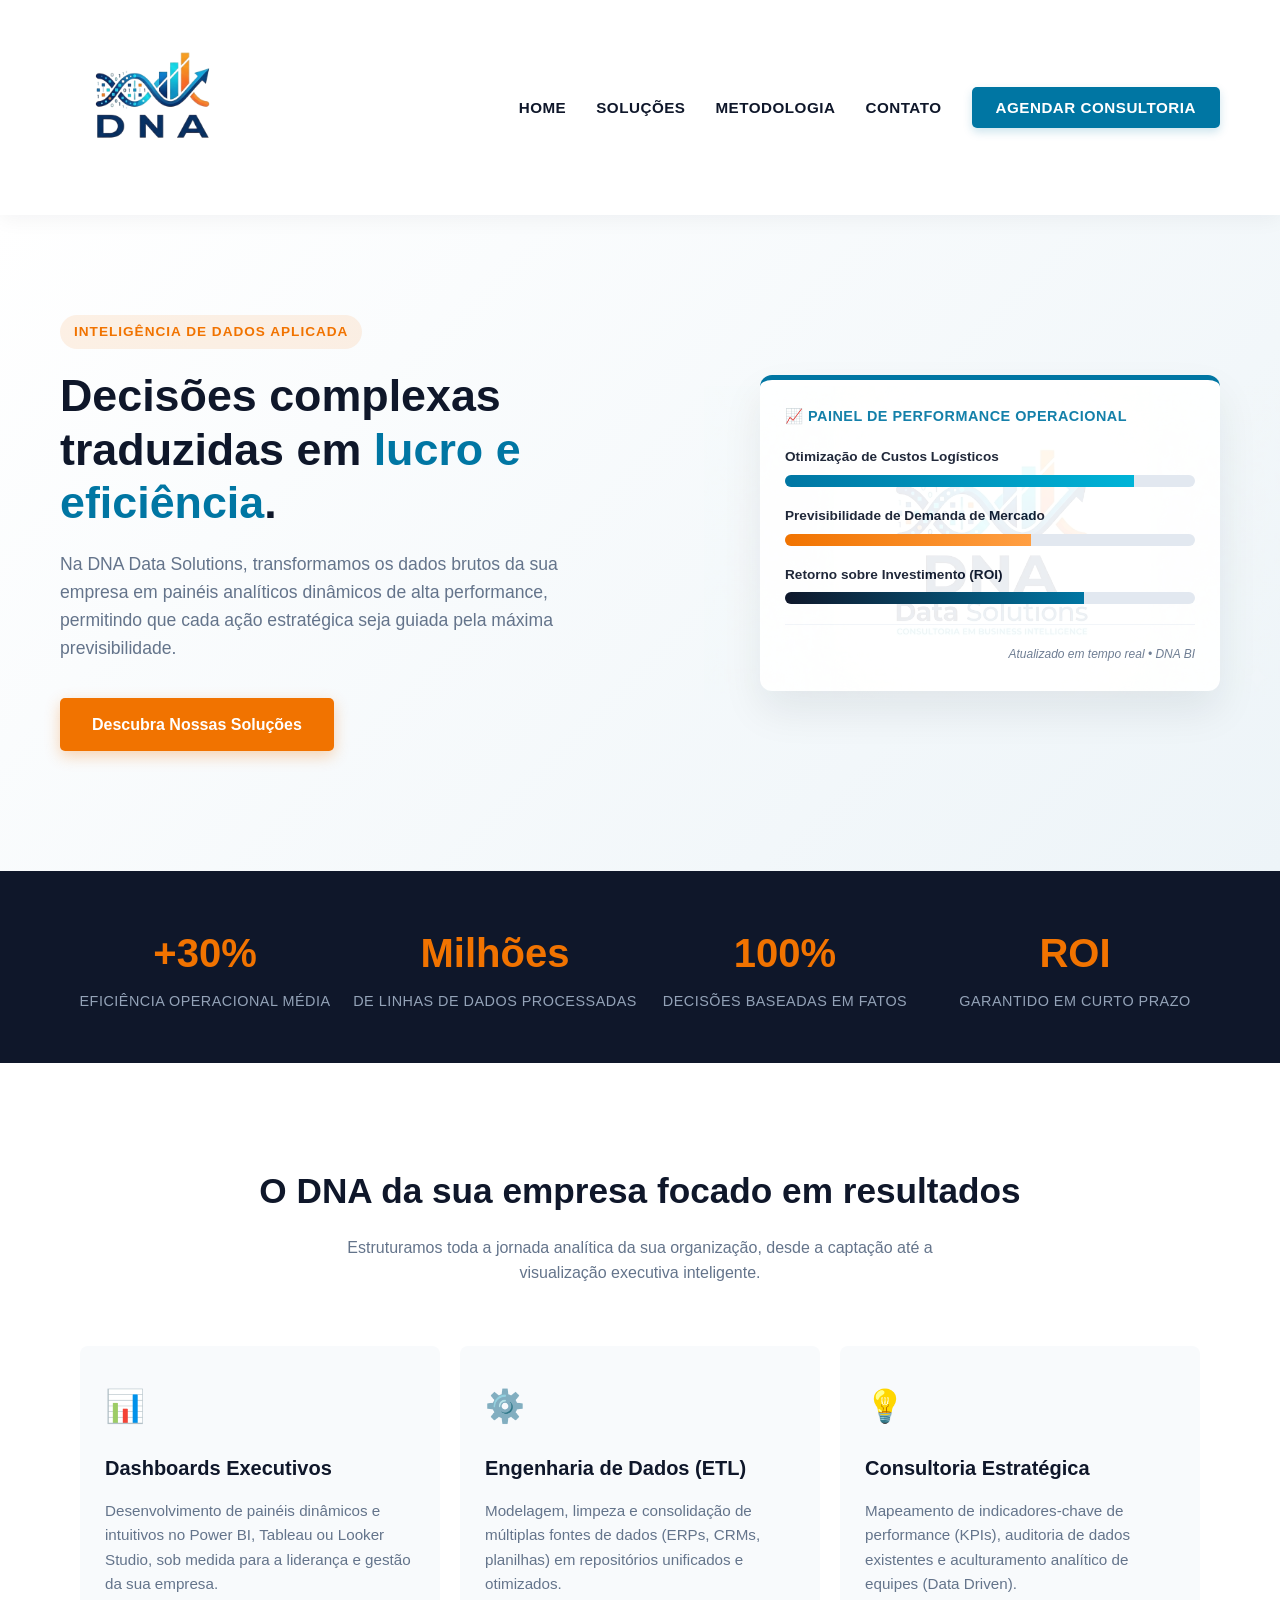
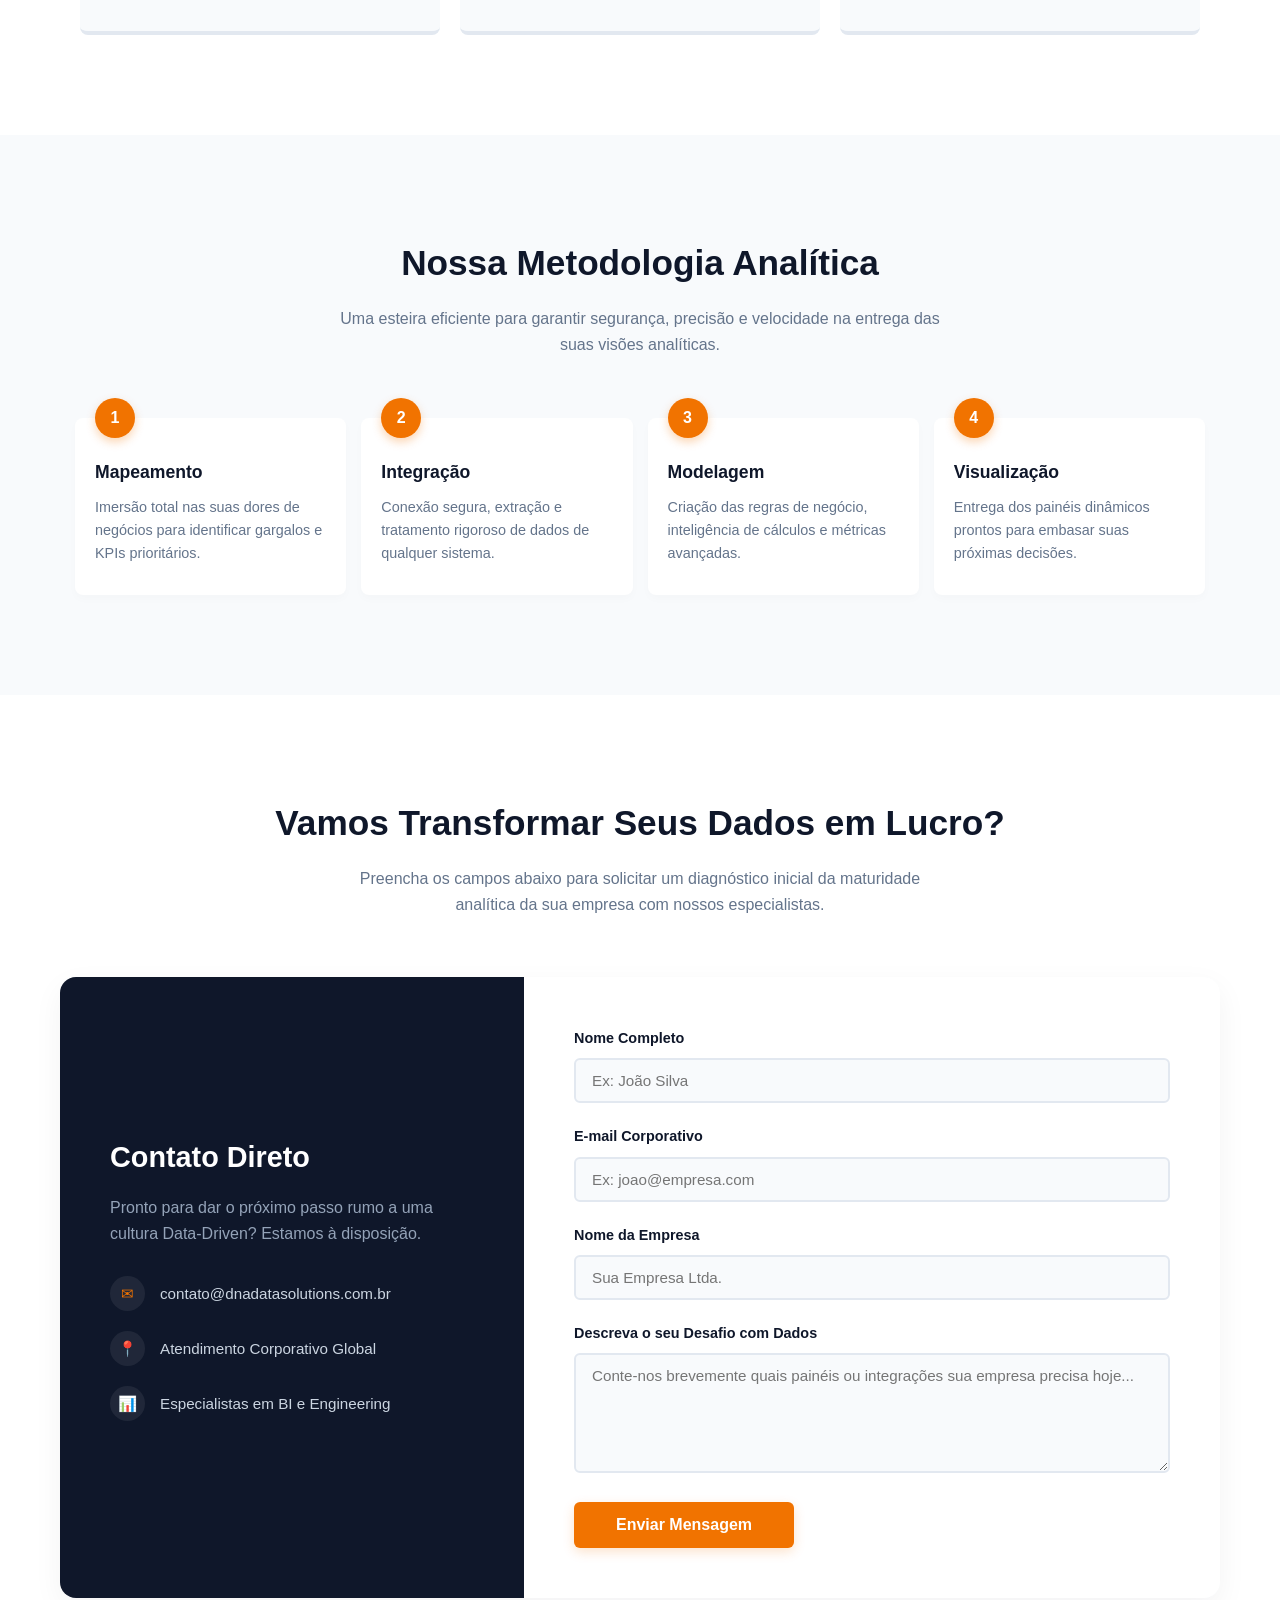
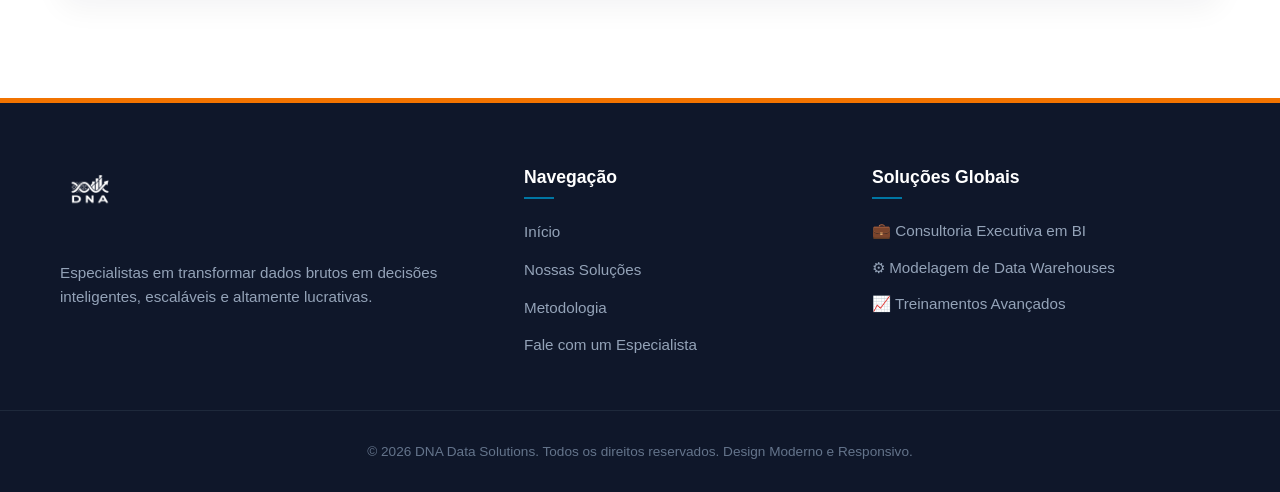
==== index.html @ 5eb02a44 "Estrutura alterada" ====
<!DOCTYPE html>
<html lang="pt-BR">
<head>
    <meta charset="UTF-8">
    <meta name="viewport" content="width=device-width, initial-scale=1.0">
    <title>DNA Data Solutions | Consultoria em Business Intelligence</title>
    <style>
        /* ==========================================================================
           RESET E CONFIGURAÇÕES GERAIS
           ========================================================================== */
        * {
            margin: 0;
            padding: 0;
            box-sizing: border-box;
            font-family: 'Segoe UI', Tahoma, Geneva, Verdana, sans-serif;
        }

        :root {
            --cor-primaria: #0f172a;    /* Azul Escuro Corporativo (Texto DNA) */
            --cor-secundaria: #0076a3;  /* Azul Intermediário (Gráfico/DNA) */
            --cor-acentuada: #f17300;   /* Laranja Vibrante (Seta de Crescimento) */
            --cor-fundo-claro: #f8fafc; /* Cinza Fundo Suave */
            --cor-texto-mutado: #64748b;/* Texto secundário */
            --transicao: all 0.3s cubic-bezier(0.25, 0.8, 0.25, 1);
        }

        html {
            scroll-behavior: smooth;
        }

        body {
            background-color: var(--cor-fundo-claro);
            color: var(--cor-primaria);
            overflow-x: hidden;
            line-height: 1.6;
        }

        .container {
            max-width: 1200px;
            margin: 0 auto;
            padding: 0 20px;
        }

        /* ==========================================================================
           HEADER & NAVBAR (Logo em Destaque Ampliado)
           ========================================================================== */
        .navbar {
            display: block;
            background-color: #ffffff;
            box-shadow: 0 4px 20px rgba(15, 23, 42, 0.05);
            position: sticky;
            top: 0;
            z-index: 1000;
            padding: 15px 0; /* Aumentado para dar mais respiro à logo maior */
        }

        .navbar-container {
            display: table;
            width: 100%;
        }

        .brand-logo-wrapper {
            display: table-cell;
            vertical-align: middle;
            width: 200px; /* Expandido para acomodar a logo maior */
        }

        .brand-logo-wrapper img {
            height: 185px; /* LOGO MAIOR: Aumentado de 60px para 85px para dar grande destaque visual */
            width: auto;
            display: block;
            cursor: pointer;
            transition: var(--transicao);
        }

        /* Efeito sutil de iluminação na logo ao passar o mouse */
        .brand-logo-wrapper img:hover {
            transform: scale(1.02);
            filter: drop-shadow(0 4px 12px rgba(0, 118, 163, 0.15));
        }

        .nav-menu-wrapper {
            display: table-cell;
            vertical-align: middle;
            text-align: right;
        }

        .nav-links {
            display: inline-flex;
            list-style: none;
            gap: 30px;
            align-items: center;
        }

        .nav-links a {
            text-decoration: none; /* Sem sublinhado */
            color: var(--cor-primaria);
            font-weight: 600;
            font-size: 0.95rem;
            text-transform: uppercase;
            letter-spacing: 0.5px;
            transition: var(--transicao);
            position: relative;
            padding: 5px 0;
        }

        .nav-links a::after {
            content: '';
            position: absolute;
            bottom: 0;
            left: 0;
            width: 0;
            height: 2px;
            background-color: var(--cor-acentuada);
            transition: var(--transicao);
        }

        .nav-links a:hover {
            color: var(--cor-acentuada);
        }

        .nav-links a:hover::after {
            width: 100%;
        }

        .nav-links .btn-cta-nav {
            background-color: var(--cor-secundaria);
            color: #ffffff;
            padding: 12px 24px;
            border-radius: 5px;
            box-shadow: 0 4px 10px rgba(0, 118, 163, 0.2);
        }

        .nav-links .btn-cta-nav::after {
            display: none;
        }

        .nav-links .btn-cta-nav:hover {
            background-color: var(--cor-primaria);
            color: #ffffff;
            transform: translateY(-2px);
            box-shadow: 0 6px 14px rgba(15, 23, 42, 0.2);
        }

        /* ==========================================================================
           HERO SECTION
           ========================================================================== */
        .hero {
            background: linear-gradient(135deg, #ffffff 0%, #edf4f8 100%);
            padding: 100px 0 120px 0;
            position: relative;
        }

        .hero::before {
            content: '';
            position: absolute;
            top: 0;
            right: 0;
            width: 45%;
            height: 100%;
            background: url('logo.jpg') no-repeat center right;
            background-size: contain;
            opacity: 0.08;
            pointer-events: none;
        }

        .hero-layout {
            display: table;
            width: 100%;
        }

        .hero-text {
            display: table-cell;
            vertical-align: middle;
            width: 55%;
            padding-right: 40px;
        }

        .hero-visual {
            display: table-cell;
            vertical-align: middle;
            width: 45%;
            text-align: right;
        }

        .mockup-dashboard {
            background-color: #ffffff;
            border-radius: 12px;
            box-shadow: 0 20px 40px rgba(15, 23, 42, 0.08);
            padding: 25px;
            display: inline-block;
            width: 100%;
            max-width: 460px;
            text-align: left;
            border-top: 5px solid var(--cor-secundaria);
        }

        .hero-tag {
            background-color: rgba(241, 115, 0, 0.1);
            color: var(--cor-acentuada);
            padding: 6px 14px;
            border-radius: 20px;
            font-size: 0.85rem;
            font-weight: 700;
            text-transform: uppercase;
            letter-spacing: 1px;
            display: inline-block;
            margin-bottom: 20px;
        }

        .hero h1 {
            font-size: 2.8rem;
            line-height: 1.2;
            color: var(--cor-primaria);
            margin-bottom: 20px;
        }

        .hero h1 span {
            color: var(--cor-secundaria);
        }

        .hero p {
            font-size: 1.1rem;
            color: var(--cor-texto-mutado);
            margin-bottom: 35px;
            max-width: 540px;
        }

        .btn-principal {
            display: inline-block;
            background-color: var(--cor-acentuada);
            color: #ffffff;
            text-decoration: none;
            padding: 14px 32px;
            border-radius: 5px;
            font-weight: 600;
            box-shadow: 0 5px 15px rgba(241, 115, 0, 0.3);
            transition: var(--transicao);
        }

        .btn-principal:hover {
            transform: translateY(-3px);
            box-shadow: 0 8px 22px rgba(241, 115, 0, 0.4);
            background-color: #d66600;
        }

        .dash-row {
            display: block;
            margin-bottom: 15px;
        }
        .dash-bar {
            height: 12px;
            background-color: #e2e8f0;
            border-radius: 6px;
            margin-top: 6px;
            position: relative;
            overflow: hidden;
        }
        .dash-fill-1 { width: 85%; background: linear-gradient(90deg, var(--cor-secundaria), #00b4d8); height: 100%; }
        .dash-fill-2 { width: 60%; background: linear-gradient(90deg, var(--cor-acentuada), #ff9f43); height: 100%; }
        .dash-fill-3 { width: 73%; background: linear-gradient(90deg, var(--cor-primaria), var(--cor-secundaria)); height: 100%; }

        /* ==========================================================================
           MÉTRICAS / NÚMEROS
           ========================================================================== */
        .metricas {
            background-color: var(--cor-primaria);
            color: #ffffff;
            padding: 50px 0;
            text-align: center;
        }

        .metricas-grid {
            display: table;
            width: 100%;
        }

        .metrica-item {
            display: table-cell;
            width: 25%;
        }

        .metrica-numero {
            font-size: 2.5rem;
            font-weight: 700;
            color: var(--cor-acentuada);
            margin-bottom: 5px;
        }

        .metrica-rotulo {
            font-size: 0.9rem;
            color: #94a3b8;
            text-transform: uppercase;
            letter-spacing: 0.5px;
        }

        /* ==========================================================================
           PILARES DE SERVIÇOS
           ========================================================================== */
        .servicos {
            padding: 100px 0;
            background-color: #ffffff;
        }

        .secao-titulo {
            text-align: center;
            margin-bottom: 60px;
        }

        .secao-titulo h2 {
            font-size: 2.2rem;
            color: var(--cor-primaria);
            margin-bottom: 15px;
        }

        .secao-titulo p {
            color: var(--cor-texto-mutado);
            font-size: 1rem;
            max-width: 600px;
            margin: 0 auto;
        }

        .servicos-row {
            display: table;
            width: 100%;
            table-layout: fixed;
            border-spacing: 20px 0;
        }

        .servico-card {
            display: table-cell;
            background-color: var(--cor-fundo-claro);
            padding: 35px 25px;
            border-radius: 8px;
            border-bottom: 4px solid #e2e8f0;
            transition: var(--transicao);
            vertical-align: top;
        }

        .servico-card:hover {
            transform: translateY(-10px);
            border-bottom-color: var(--cor-secundaria);
            box-shadow: 0 15px 30px rgba(15, 23, 42, 0.05);
            background-color: #ffffff;
        }

        .servico-icon {
            font-size: 2rem;
            margin-bottom: 20px;
            color: var(--cor-secundaria);
            display: inline-block;
        }

        .servico-card h3 {
            font-size: 1.25rem;
            margin-bottom: 15px;
            color: var(--cor-primaria);
        }

        .servico-card p {
            font-size: 0.95rem;
            color: var(--cor-texto-mutado);
        }

        /* ==========================================================================
           PROCESSO METODOLÓGICO
           ========================================================================== */
        .processo {
            padding: 100px 0;
            background-color: var(--cor-fundo-claro);
        }

        .processo-linha {
            display: table;
            width: 100%;
            table-layout: fixed;
            border-spacing: 15px 0;
        }

        .passo-item {
            display: table-cell;
            position: relative;
            background: #ffffff;
            padding: 30px 20px;
            border-radius: 8px;
            box-shadow: 0 4px 10px rgba(0,0,0,0.02);
        }

        .passo-numero {
            position: absolute;
            top: -20px;
            left: 20px;
            background-color: var(--cor-acentuada);
            color: #ffffff;
            width: 40px;
            height: 40px;
            border-radius: 50%;
            font-weight: 700;
            text-align: center;
            line-height: 40px;
            box-shadow: 0 4px 10px rgba(241, 115, 0, 0.3);
        }

        .passo-item h4 {
            margin-top: 10px;
            margin-bottom: 10px;
            font-size: 1.1rem;
        }

        .passo-item p {
            font-size: 0.9rem;
            color: var(--cor-texto-mutado);
        }

        /* ==========================================================================
           NOVA SEÇÃO: FORMULÁRIO DE CONTATO (Visual Corporativo de Alta Performance)
           ========================================================================== */
        .contato-secao {
            padding: 100px 0;
            background-color: #ffffff;
        }

        .contato-wrapper {
            display: table;
            width: 100%;
            background-color: var(--cor-fundo-claro);
            border-radius: 16px;
            overflow: hidden;
            box-shadow: 0 10px 30px rgba(15, 23, 42, 0.05);
        }

        .contato-info-box {
            display: table-cell;
            width: 40%;
            background-color: var(--cor-primaria);
            color: #ffffff;
            padding: 50px;
            vertical-align: middle;
        }

        .contato-info-box h3 {
            font-size: 1.8rem;
            margin-bottom: 15px;
            color: #ffffff;
        }

        .contato-info-box p {
            color: #94a3b8;
            margin-bottom: 30px;
            font-size: 1rem;
        }

        .lista-detalhes {
            list-style: none;
        }

        .lista-detalhes li {
            margin-bottom: 20px;
            display: flex;
            align-items: center;
            gap: 15px;
            font-size: 0.95rem;
            color: #cbd5e1;
        }

        .lista-detalhes .icon-circulo {
            background-color: rgba(255,255,255,0.07);
            width: 35px;
            height: 35px;
            border-radius: 50%;
            text-align: center;
            line-height: 35px;
            color: var(--cor-acentuada);
        }

        .contato-form-box {
            display: table-cell;
            width: 60%;
            padding: 50px;
            vertical-align: top;
            background-color: #ffffff;
        }

        /* Elementos estruturais do formulário */
        .form-grupo {
            margin-bottom: 22px;
        }

        .form-grupo label {
            display: block;
            font-size: 0.9rem;
            font-weight: 600;
            margin-bottom: 8px;
            color: var(--cor-primaria);
        }

        .form-controle {
            width: 100%;
            padding: 12px 16px;
            border: 2px solid #e2e8f0;
            border-radius: 6px;
            font-size: 0.95rem;
            color: var(--cor-primaria);
            background-color: #f8fafc;
            transition: var(--transicao);
            outline: none;
        }

        .form-controle:focus {
            border-color: var(--cor-secundaria);
            background-color: #ffffff;
            box-shadow: 0 0 0 4px rgba(0, 118, 163, 0.1);
        }

        textarea.form-controle {
            resize: vertical;
            min-height: 120px;
        }

        .btn-enviar {
            background-color: var(--cor-acentuada);
            color: #ffffff;
            border: none;
            padding: 14px 35px;
            font-size: 1rem;
            font-weight: 600;
            border-radius: 6px;
            cursor: pointer;
            box-shadow: 0 4px 12px rgba(241, 115, 0, 0.2);
            transition: var(--transicao);
            width: 100%; /* Ocupa largura total no mobile/tabelas */
            max-width: 220px;
        }

        .btn-enviar:hover {
            background-color: #d66600;
            transform: translateY(-2px);
            box-shadow: 0 6px 18px rgba(241, 115, 0, 0.3);
        }

        /* ==========================================================================
           FOOTER
           ========================================================================== */
        footer {
            background-color: var(--cor-primaria);
            color: #ffffff;
            padding: 60px 0 30px 0;
            border-top: 5px solid var(--cor-acentuada);
        }

        .footer-layout {
            display: table;
            width: 100%;
            margin-bottom: 40px;
        }

        .footer-col-main {
            display: table-cell;
            width: 40%;
            vertical-align: top;
            padding-right: 40px;
        }

        .footer-col-links {
            display: table-cell;
            width: 30%;
            vertical-align: top;
        }

        .footer-col-contato {
            display: table-cell;
            width: 30%;
            vertical-align: top;
        }

        .footer-logo {
            height: 60px; /* Aumentado também no rodapé para manter padrão */
            margin-bottom: 20px;
            filter: brightness(0) invert(1);
        }

        .footer-layout h5 {
            font-size: 1.1rem;
            color: #ffffff;
            margin-bottom: 20px;
            position: relative;
            padding-bottom: 8px;
        }

        .footer-layout h5::after {
            content: '';
            position: absolute;
            bottom: 0;
            left: 0;
            width: 30px;
            height: 2px;
            background-color: var(--cor-secundaria);
        }

        .footer-menu {
            list-style: none;
        }

        .footer-menu li {
            margin-bottom: 12px;
        }

        .footer-menu a {
            color: #94a3b8;
            text-decoration: none;
            font-size: 0.95rem;
            transition: var(--transicao);
        }

        .footer-menu a:hover {
            color: var(--cor-acentuada);
            padding-left: 5px;
        }

        .contato-info p {
            color: #94a3b8;
            font-size: 0.95rem;
            margin-bottom: 12px;
        }

        .footer-bottom {
            border-top: 1px solid #1e293b;
            padding-top: 30px;
            text-align: center;
            font-size: 0.85rem;
            color: #64748b;
        }
    </style>
</head>
<body>

    <!-- ==========================================
         BARRA DE NAVEGAÇÃO (NAVBAR)
         ========================================== -->
    <header class="navbar">
        <div class="container navbar-container">
            <!-- Posição Estratégica: Canto Superior Esquerdo Amplo -->
            <div class="brand-logo-wrapper">
                <a href="#home">
                    <img src="logo.png" alt="DNA Data Solutions - Consultoria em Business Intelligence">
                </a>
            </div>
            
            <!-- Links de navegação sem sublinhado -->
            <nav class="nav-menu-wrapper">
                <ul class="nav-links">
                    <li><a href="#home">Home</a></li>
                    <li><a href="#servicos">Soluções</a></li>
                    <li><a href="#metodologia">Metodologia</a></li>
                    <li><a href="#contato">Contato</a></li>
                    <li><a href="#contato" class="btn-cta-nav">Agendar Consultoria</a></li>
                </ul>
            </nav>
        </div>
    </header>

    <!-- ==========================================
         HERO SECTION
         ========================================== -->
    <section id="home" class="hero">
        <div class="container hero-layout">
            <div class="hero-text">
                <div class="hero-tag">Inteligência de Dados Aplicada</div>
                <h1>Decisões complexas traduzidas em <span>lucro e eficiência</span>.</h1>
                <p>Na DNA Data Solutions, transformamos os dados brutos da sua empresa em painéis analíticos dinâmicos de alta performance, permitindo que cada ação estratégica seja guiada pela máxima previsibilidade.</p>
                <a href="#servicos" class="btn-principal">Descubra Nossas Soluções</a>
            </div>
            
            <div class="hero-visual">
                <div class="mockup-dashboard">
                    <p style="font-weight: 700; font-size: 0.9rem; margin-bottom: 15px; color: var(--cor-secundaria); text-transform:uppercase; letter-spacing:0.5px;">📈 Painel de Performance Operacional</p>
                    <div class="dash-row">
                        <span style="font-size:0.85rem; font-weight:600;">Otimização de Custos Logísticos</span>
                        <div class="dash-bar"><div class="dash-fill-1"></div></div>
                    </div>
                    <div class="dash-row">
                        <span style="font-size:0.85rem; font-weight:600;">Previsibilidade de Demanda de Mercado</span>
                        <div class="dash-bar"><div class="dash-fill-2"></div></div>
                    </div>
                    <div class="dash-row">
                        <span style="font-size:0.85rem; font-weight:600;">Retorno sobre Investimento (ROI)</span>
                        <div class="dash-bar"><div class="dash-fill-3"></div></div>
                    </div>
                    <div style="margin-top:20px; padding-top:15px; border-top:1px solid #f1f5f9; text-align:right;">
                        <span style="font-size:0.75rem; color:var(--cor-texto-mutado); font-style:italic;">Atualizado em tempo real • DNA BI</span>
                    </div>
                </div>
            </div>
        </div>
    </section>

    <!-- ==========================================
         SESSÃO DE MÉTRICAS
         ========================================== -->
    <section class="metricas">
        <div class="container metricas-grid">
            <div class="metrica-item">
                <div class="metrica-numero">+30%</div>
                <div class="metrica-rotulo">Eficiência Operacional Média</div>
            </div>
            <div class="metrica-item">
                <div class="metrica-numero">Milhões</div>
                <div class="metrica-rotulo">De Linhas de Dados Processadas</div>
            </div>
            <div class="metrica-item">
                <div class="metrica-numero">100%</div>
                <div class="metrica-rotulo">Decisões Baseadas em Fatos</div>
            </div>
            <div class="metrica-item">
                <div class="metrica-numero">ROI</div>
                <div class="metrica-rotulo">Garantido em Curto Prazo</div>
            </div>
        </div>
    </section>

    <!-- ==========================================
         SOLUÇÕES / SERVIÇOS
         ========================================== -->
    <section id="servicos" class="servicos">
        <div class="container">
            <div class="secao-titulo">
                <h2>O DNA da sua empresa focado em resultados</h2>
                <p>Estruturamos toda a jornada analítica da sua organização, desde a captação até a visualização executiva inteligente.</p>
            </div>
            
            <div class="servicos-row">
                <div class="servico-card">
                    <div class="servico-icon">📊</div>
                    <h3>Dashboards Executivos</h3>
                    <p>Desenvolvimento de painéis dinâmicos e intuitivos no Power BI, Tableau ou Looker Studio, sob medida para a liderança e gestão da sua empresa.</p>
                </div>
                <div class="servico-card">
                    <div class="servico-icon">⚙️</div>
                    <h3>Engenharia de Dados (ETL)</h3>
                    <p>Modelagem, limpeza e consolidação de múltiplas fontes de dados (ERPs, CRMs, planilhas) em repositórios unificados e otimizados.</p>
                </div>
                <div class="servico-card">
                    <div class="servico-icon">💡</div>
                    <h3>Consultoria Estratégica</h3>
                    <p>Mapeamento de indicadores-chave de performance (KPIs), auditoria de dados existentes e aculturamento analítico de equipes (Data Driven).</p>
                </div>
            </div>
        </div>
    </section>

    <!-- ==========================================
         METODOLOGIA DE TRABALHO
         ========================================== -->
    <section id="metodologia" class="processo">
        <div class="container">
            <div class="secao-titulo">
                <h2>Nossa Metodologia Analítica</h2>
                <p>Uma esteira eficiente para garantir segurança, precisão e velocidade na entrega das suas visões analíticas.</p>
            </div>
            
            <div class="processo-linha">
                <div class="passo-item">
                    <div class="passo-numero">1</div>
                    <h4>Mapeamento</h4>
                    <p>Imersão total nas suas dores de negócios para identificar gargalos e KPIs prioritários.</p>
                </div>
                <div class="passo-item">
                    <div class="passo-numero">2</div>
                    <h4>Integração</h4>
                    <p>Conexão segura, extração e tratamento rigoroso de dados de qualquer sistema.</p>
                </div>
                <div class="passo-item">
                    <div class="passo-numero">3</div>
                    <h4>Modelagem</h4>
                    <p>Criação das regras de negócio, inteligência de cálculos e métricas avançadas.</p>
                </div>
                <div class="passo-item">
                    <div class="passo-numero">4</div>
                    <h4>Visualização</h4>
                    <p>Entrega dos painéis dinâmicos prontos para embasar suas próximas decisões.</p>
                </div>
            </div>
        </div>
    </section>

    <!-- ==========================================
         NOVA SEÇÃO: FORMULÁRIO DE CONTATO (FINAL DA PÁGINA)
         ========================================== -->
    <section id="contato" class="contato-secao">
        <div class="container">
            <div class="secao-titulo">
                <h2>Vamos Transformar Seus Dados em Lucro?</h2>
                <p>Preencha os campos abaixo para solicitar um diagnóstico inicial da maturidade analítica da sua empresa com nossos especialistas.</p>
            </div>

            <div class="contato-wrapper">
                <!-- Coluna de informações institucionais rápida -->
                <div class="contato-info-box">
                    <h3>Contato Direto</h3>
                    <p>Pronto para dar o próximo passo rumo a uma cultura Data-Driven? Estamos à disposição.</p>
                    
                    <ul class="lista-detalhes">
                        <li><span class="icon-circulo">✉</span> contato@dnadatasolutions.com.br</li>
                        <li><span class="icon-circulo">📍</span> Atendimento Corporativo Global</li>
                        <li><span class="icon-circulo">📊</span> Especialistas em BI e Engineering</li>
                    </ul>
                </div>

                <!-- Coluna Prática com o Formulário -->
                <div class="contato-form-box">
                    <form action="#" method="POST">
                        <div class="form-grupo">
                            <label for="nome">Nome Completo</label>
                            <input type="text" id="nome" name="nome" class="form-controle" placeholder="Ex: João Silva" required>
                        </div>

                        <div class="form-grupo">
                            <label for="email">E-mail Corporativo</label>
                            <input type="email" id="email" name="email" class="form-controle" placeholder="Ex: joao@empresa.com" required>
                        </div>

                        <div class="form-grupo">
                            <label for="empresa">Nome da Empresa</label>
                            <input type="text" id="empresa" name="empresa" class="form-controle" placeholder="Sua Empresa Ltda.">
                        </div>

                        <div class="form-grupo">
                            <label for="mensagem">Descreva o seu Desafio com Dados</label>
                            <textarea id="mensagem" name="mensagem" class="form-controle" placeholder="Conte-nos brevemente quais painéis ou integrações sua empresa precisa hoje..." required></textarea>
                        </div>

                        <button type="submit" class="btn-enviar">Enviar Mensagem</button>
                    </form>
                </div>
            </div>
        </div>
    </section>

    <!-- ==========================================
         RODAPÉ (FOOTER)
         ========================================== -->
    <footer>
        <div class="container footer-layout">
            <div class="footer-col-main">
                <img src="logo.png" alt="DNA Data Solutions" class="footer-logo">
                <p style="color: #94a3b8; font-size: 0.95rem; margin-top: 10px;">Especialistas em transformar dados brutos em decisões inteligentes, escaláveis e altamente lucrativas.</p>
            </div>
            <div class="footer-col-links">
                <h5>Navegação</h5>
                <ul class="footer-menu">
                    <li><a href="#home">Início</a></li>
                    <li><a href="#servicos">Nossas Soluções</a></li>
                    <li><a href="#metodologia">Metodologia</a></li>
                    <li><a href="#contato">Fale com um Especialista</a></li>
                </ul>
            </div>
            <div class="footer-col-contato">
                <h5>Soluções Globais</h5>
                <div class="contato-info">
                    <p>💼 Consultoria Executiva em BI</p>
                    <p>⚙ Modelagem de Data Warehouses</p>
                    <p>📈 Treinamentos Avançados</p>
                </div>
            </div>
        </div>
        <div class="footer-bottom">
            <div class="container">
                <p>&copy; 2026 DNA Data Solutions. Todos os direitos reservados. Design Moderno e Responsivo.</p>
            </div>
        </div>
    </footer>

</body>
</html>
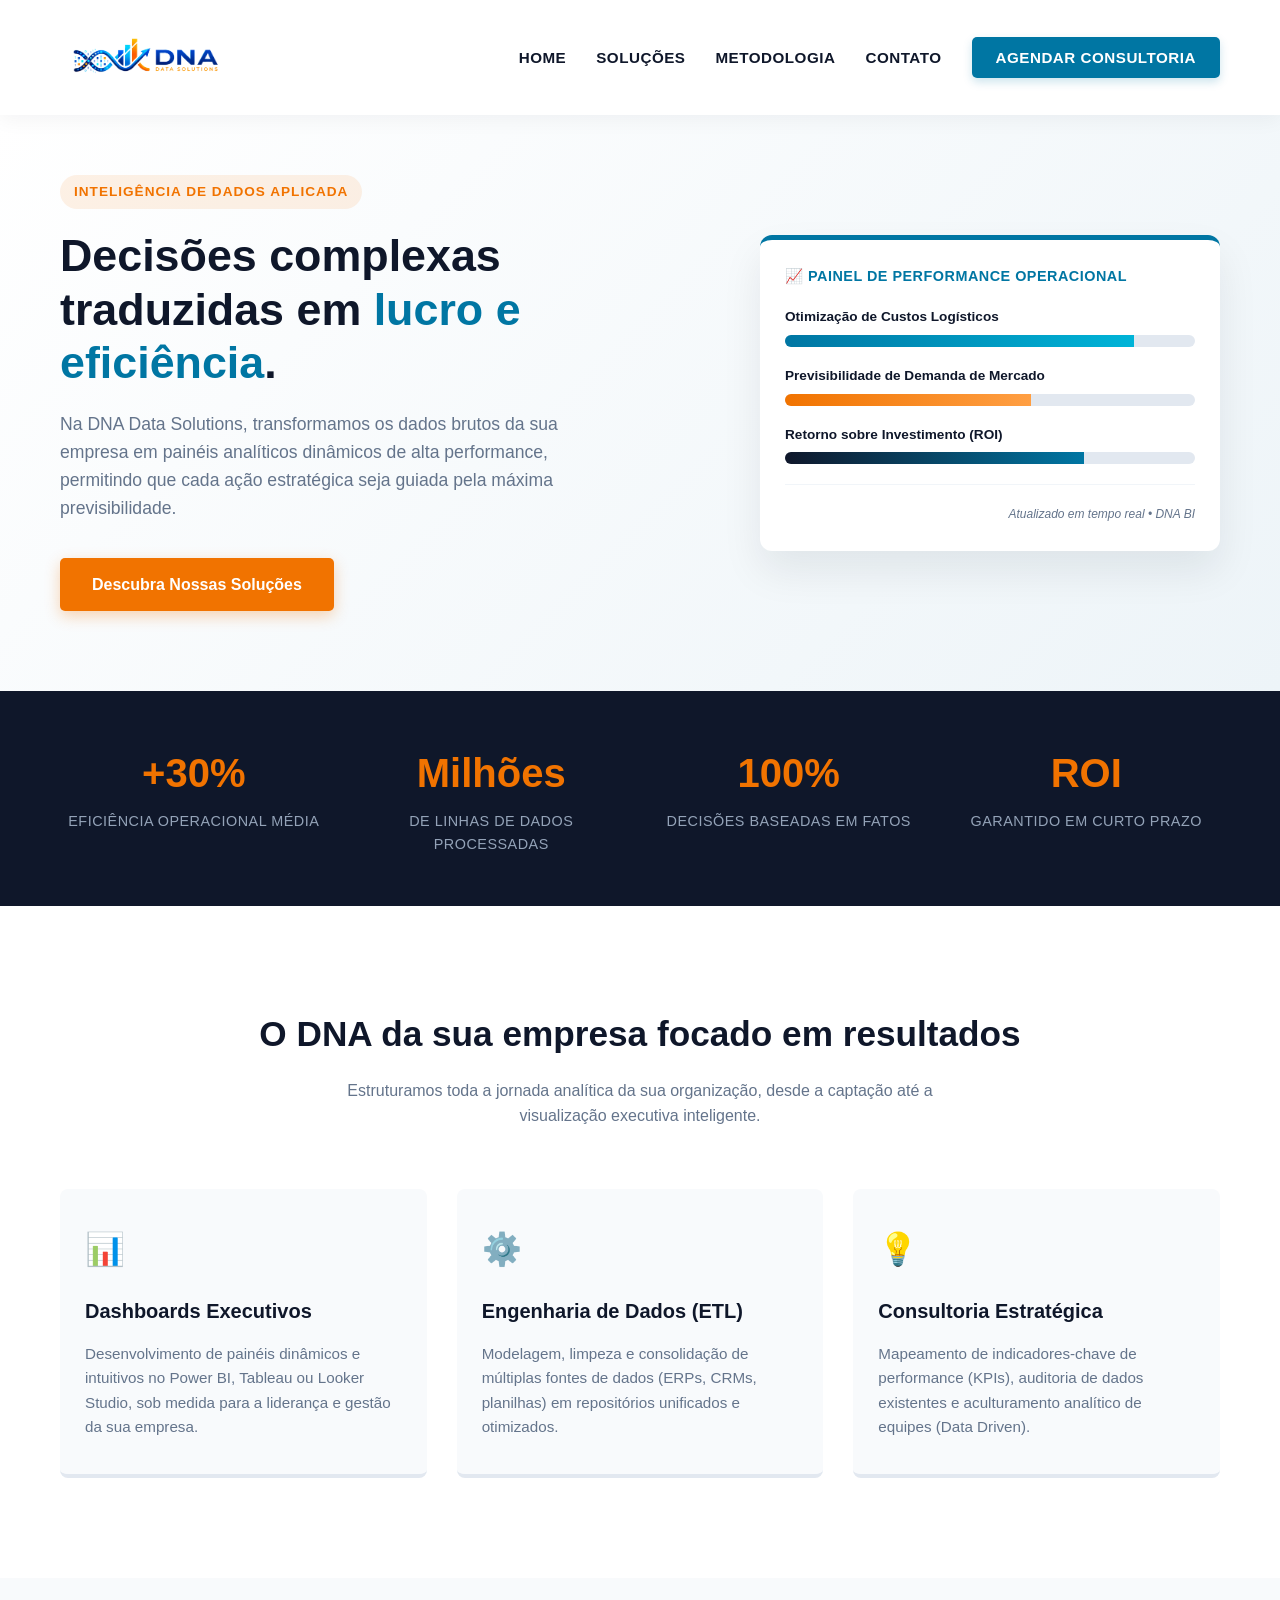
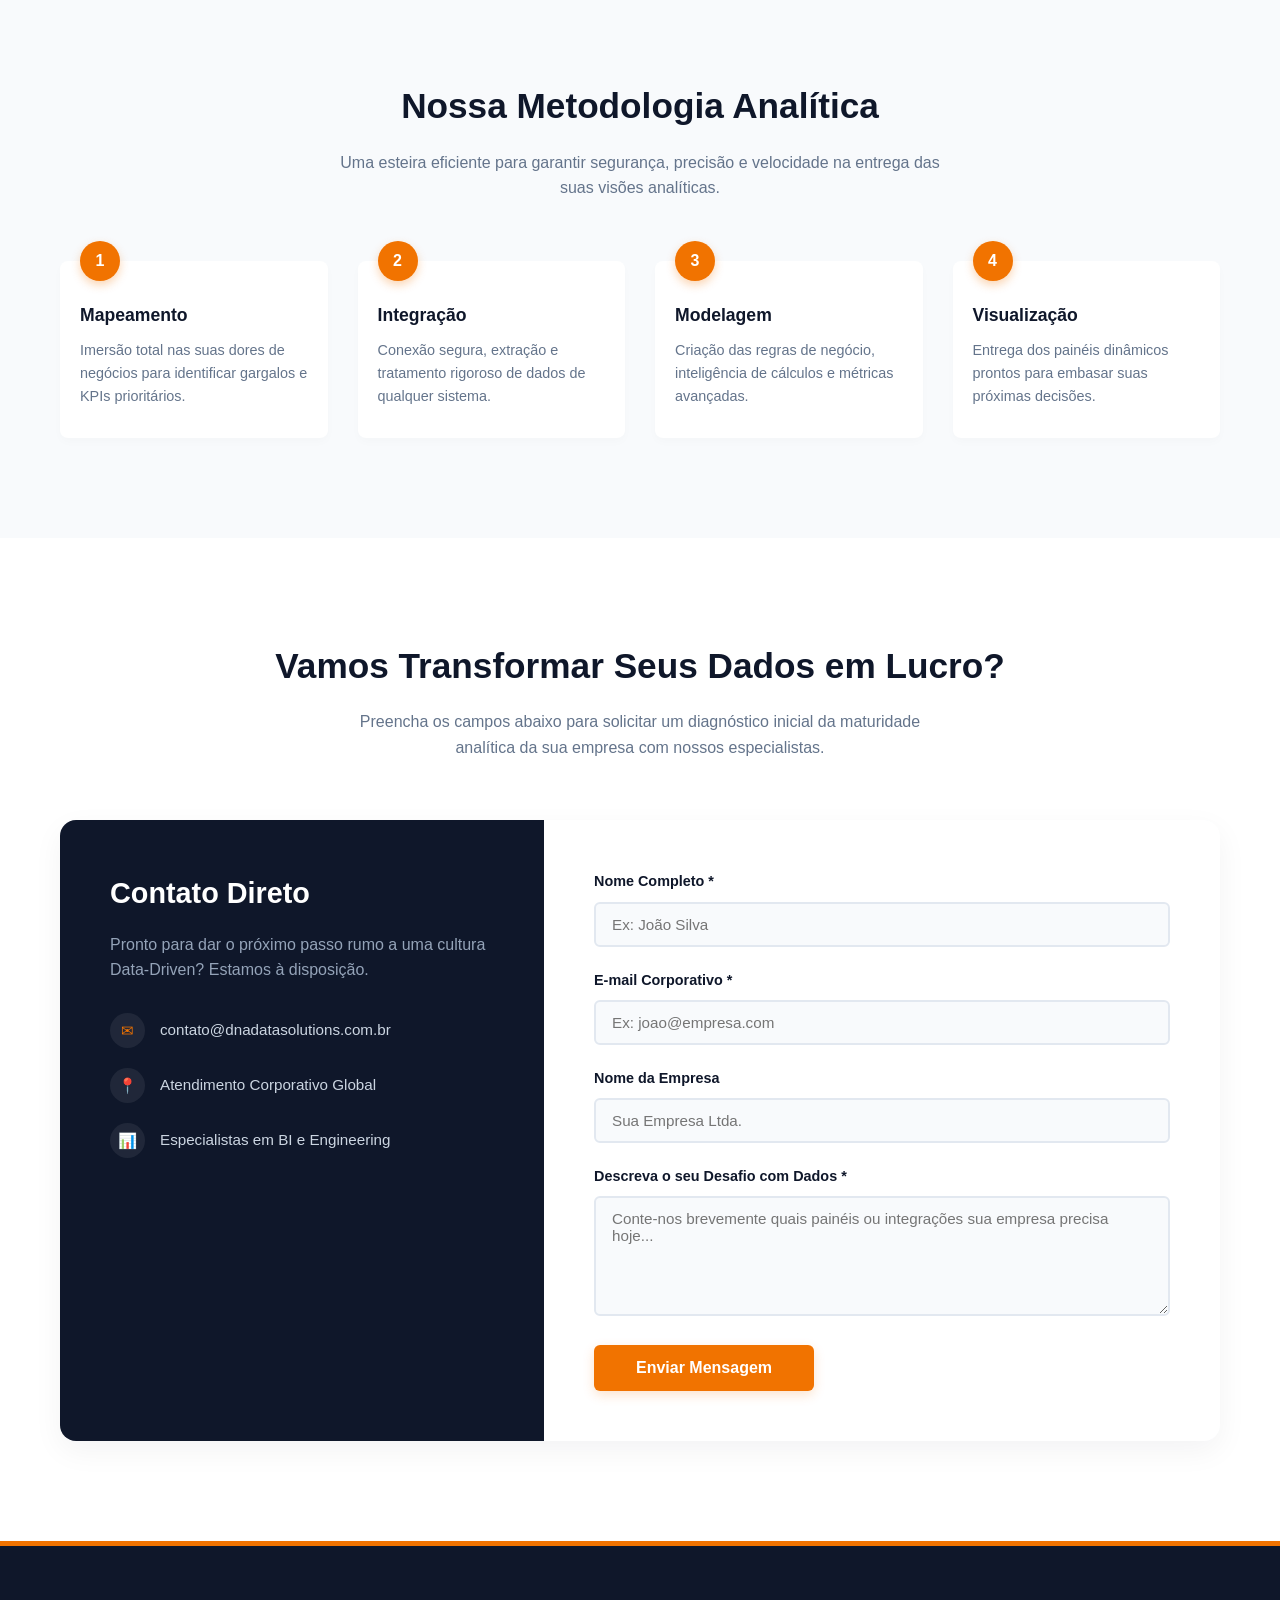
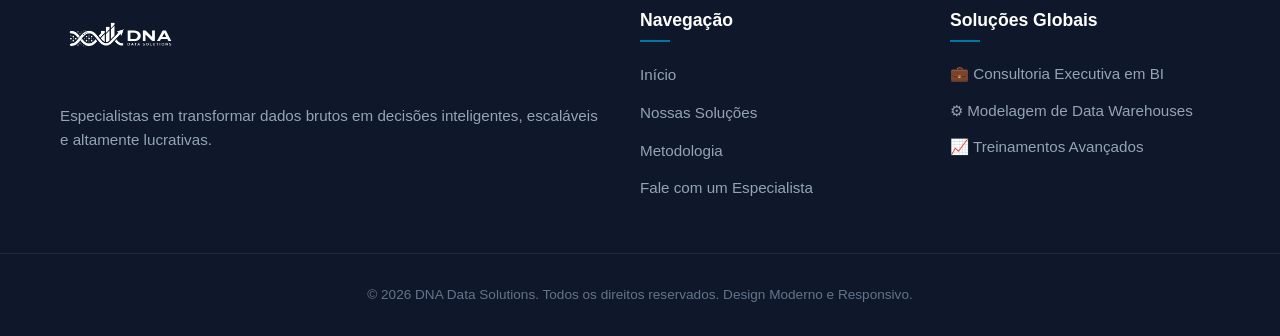
==== commit a5f8fb03: "Estrutura alterada" ====
--- a/index.html
+++ b/index.html
@@ -2,7 +2,7 @@
 <html lang="pt-BR">
 <head>
     <meta charset="UTF-8">
-    <meta name="viewport" content="width=device-width, initial-scale=1.0">
+    <meta name="viewport" content="width=device-width, initial-scale=1.0, viewport-fit=cover">
     <title>DNA Data Solutions | Consultoria em Business Intelligence</title>
     <style>
         /* ==========================================================================
@@ -51,49 +51,47 @@
             position: sticky;
             top: 0;
             z-index: 1000;
-            padding: 15px 0; /* Aumentado para dar mais respiro à logo maior */
+            padding: 15px 0;
         }
 
         .navbar-container {
-            display: table;
-            width: 100%;
-        }
-
-        .brand-logo-wrapper {
-            display: table-cell;
-            vertical-align: middle;
-            width: 200px; /* Expandido para acomodar a logo maior */
+            display: flex;
+            align-items: center;
+            justify-content: space-between;
+            flex-wrap: wrap;
+            gap: 20px;
         }
 
         .brand-logo-wrapper img {
-            height: 185px; /* LOGO MAIOR: Aumentado de 60px para 85px para dar grande destaque visual */
+            height: 85px;
             width: auto;
             display: block;
             cursor: pointer;
             transition: var(--transicao);
         }
 
-        /* Efeito sutil de iluminação na logo ao passar o mouse */
         .brand-logo-wrapper img:hover {
             transform: scale(1.02);
             filter: drop-shadow(0 4px 12px rgba(0, 118, 163, 0.15));
         }
 
         .nav-menu-wrapper {
-            display: table-cell;
-            vertical-align: middle;
-            text-align: right;
+            flex: 1;
+            display: flex;
+            justify-content: flex-end;
         }
 
         .nav-links {
-            display: inline-flex;
+            display: flex;
             list-style: none;
             gap: 30px;
             align-items: center;
+            flex-wrap: wrap;
+            justify-content: flex-end;
         }
 
         .nav-links a {
-            text-decoration: none; /* Sem sublinhado */
+            text-decoration: none;
             color: var(--cor-primaria);
             font-weight: 600;
             font-size: 0.95rem;
@@ -147,40 +145,26 @@
            ========================================================================== */
         .hero {
             background: linear-gradient(135deg, #ffffff 0%, #edf4f8 100%);
-            padding: 100px 0 120px 0;
+            padding: 60px 0 80px 0;
             position: relative;
         }
 
-        .hero::before {
-            content: '';
-            position: absolute;
-            top: 0;
-            right: 0;
-            width: 45%;
-            height: 100%;
-            background: url('logo.jpg') no-repeat center right;
-            background-size: contain;
-            opacity: 0.08;
-            pointer-events: none;
-        }
-
         .hero-layout {
-            display: table;
-            width: 100%;
+            display: flex;
+            flex-wrap: wrap;
+            align-items: center;
+            gap: 40px;
         }
 
         .hero-text {
-            display: table-cell;
-            vertical-align: middle;
-            width: 55%;
-            padding-right: 40px;
+            flex: 1.2;
+            min-width: 280px;
         }
 
         .hero-visual {
-            display: table-cell;
-            vertical-align: middle;
-            width: 45%;
+            flex: 1;
             text-align: right;
+            min-width: 280px;
         }
 
         .mockup-dashboard {
@@ -271,13 +255,15 @@
         }
 
         .metricas-grid {
-            display: table;
-            width: 100%;
+            display: flex;
+            flex-wrap: wrap;
+            justify-content: space-between;
+            gap: 30px;
         }
 
         .metrica-item {
-            display: table-cell;
-            width: 25%;
+            flex: 1;
+            min-width: 180px;
         }
 
         .metrica-numero {
@@ -321,20 +307,18 @@
         }
 
         .servicos-row {
-            display: table;
-            width: 100%;
-            table-layout: fixed;
-            border-spacing: 20px 0;
+            display: flex;
+            flex-wrap: wrap;
+            gap: 30px;
         }
 
         .servico-card {
-            display: table-cell;
+            flex: 1;
             background-color: var(--cor-fundo-claro);
             padding: 35px 25px;
             border-radius: 8px;
             border-bottom: 4px solid #e2e8f0;
             transition: var(--transicao);
-            vertical-align: top;
         }
 
         .servico-card:hover {
@@ -371,14 +355,13 @@
         }
 
         .processo-linha {
-            display: table;
-            width: 100%;
-            table-layout: fixed;
-            border-spacing: 15px 0;
+            display: flex;
+            flex-wrap: wrap;
+            gap: 30px;
         }
 
         .passo-item {
-            display: table-cell;
+            flex: 1;
             position: relative;
             background: #ffffff;
             padding: 30px 20px;
@@ -413,7 +396,7 @@
         }
 
         /* ==========================================================================
-           NOVA SEÇÃO: FORMULÁRIO DE CONTATO (Visual Corporativo de Alta Performance)
+           SEÇÃO: FORMULÁRIO DE CONTATO (CORRIGIDO PARA ENVIO REAL)
            ========================================================================== */
         .contato-secao {
             padding: 100px 0;
@@ -421,8 +404,8 @@
         }
 
         .contato-wrapper {
-            display: table;
-            width: 100%;
+            display: flex;
+            flex-wrap: wrap;
             background-color: var(--cor-fundo-claro);
             border-radius: 16px;
             overflow: hidden;
@@ -430,12 +413,10 @@
         }
 
         .contato-info-box {
-            display: table-cell;
-            width: 40%;
+            flex: 1;
             background-color: var(--cor-primaria);
             color: #ffffff;
             padding: 50px;
-            vertical-align: middle;
         }
 
         .contato-info-box h3 {
@@ -474,14 +455,11 @@
         }
 
         .contato-form-box {
-            display: table-cell;
-            width: 60%;
+            flex: 1.5;
             padding: 50px;
-            vertical-align: top;
             background-color: #ffffff;
         }
 
-        /* Elementos estruturais do formulário */
         .form-grupo {
             margin-bottom: 22px;
         }
@@ -528,7 +506,7 @@
             cursor: pointer;
             box-shadow: 0 4px 12px rgba(241, 115, 0, 0.2);
             transition: var(--transicao);
-            width: 100%; /* Ocupa largura total no mobile/tabelas */
+            width: 100%;
             max-width: 220px;
         }
 
@@ -536,6 +514,29 @@
             background-color: #d66600;
             transform: translateY(-2px);
             box-shadow: 0 6px 18px rgba(241, 115, 0, 0.3);
+        }
+
+        /* Toast de mensagem de sucesso */
+        .toast-message {
+            position: fixed;
+            top: 20px;
+            right: 20px;
+            background-color: #10b981;
+            color: white;
+            padding: 15px 25px;
+            border-radius: 8px;
+            box-shadow: 0 10px 20px rgba(0,0,0,0.1);
+            font-weight: 500;
+            z-index: 9999;
+            animation: fadeInOut 3s ease forwards;
+            font-size: 0.9rem;
+        }
+
+        @keyframes fadeInOut {
+            0% { opacity: 0; transform: translateX(50px); }
+            15% { opacity: 1; transform: translateX(0); }
+            85% { opacity: 1; transform: translateX(0); }
+            100% { opacity: 0; transform: translateX(50px); visibility: hidden; }
         }
 
         /* ==========================================================================
@@ -549,32 +550,29 @@
         }
 
         .footer-layout {
-            display: table;
-            width: 100%;
+            display: flex;
+            flex-wrap: wrap;
+            gap: 40px;
             margin-bottom: 40px;
         }
 
         .footer-col-main {
-            display: table-cell;
-            width: 40%;
-            vertical-align: top;
-            padding-right: 40px;
+            flex: 2;
+            min-width: 200px;
         }
 
         .footer-col-links {
-            display: table-cell;
-            width: 30%;
-            vertical-align: top;
+            flex: 1;
+            min-width: 150px;
         }
 
         .footer-col-contato {
-            display: table-cell;
-            width: 30%;
-            vertical-align: top;
+            flex: 1;
+            min-width: 180px;
         }
 
         .footer-logo {
-            height: 60px; /* Aumentado também no rodapé para manter padrão */
+            height: 60px;
             margin-bottom: 20px;
             filter: brightness(0) invert(1);
         }
@@ -630,6 +628,46 @@
             font-size: 0.85rem;
             color: #64748b;
         }
+
+        /* Responsividade extra */
+        @media (max-width: 768px) {
+            .navbar-container {
+                flex-direction: column;
+                align-items: center;
+            }
+            .nav-menu-wrapper {
+                justify-content: center;
+            }
+            .nav-links {
+                gap: 15px;
+                justify-content: center;
+            }
+            .hero h1 {
+                font-size: 2rem;
+            }
+            .hero-layout {
+                flex-direction: column;
+            }
+            .hero-visual {
+                text-align: center;
+            }
+            .metricas-grid {
+                flex-direction: column;
+                align-items: center;
+            }
+            .servicos-row, .processo-linha {
+                flex-direction: column;
+            }
+            .contato-wrapper {
+                flex-direction: column;
+            }
+            .contato-info-box, .contato-form-box {
+                width: 100%;
+            }
+            .btn-enviar {
+                max-width: 100%;
+            }
+        }
     </style>
 </head>
 <body>
@@ -639,14 +677,12 @@
          ========================================== -->
     <header class="navbar">
         <div class="container navbar-container">
-            <!-- Posição Estratégica: Canto Superior Esquerdo Amplo -->
             <div class="brand-logo-wrapper">
                 <a href="#home">
                     <img src="logo.png" alt="DNA Data Solutions - Consultoria em Business Intelligence">
                 </a>
             </div>
             
-            <!-- Links de navegação sem sublinhado -->
             <nav class="nav-menu-wrapper">
                 <ul class="nav-links">
                     <li><a href="#home">Home</a></li>
@@ -784,7 +820,7 @@
     </section>
 
     <!-- ==========================================
-         NOVA SEÇÃO: FORMULÁRIO DE CONTATO (FINAL DA PÁGINA)
+         FORMULÁRIO DE CONTATO CORRIGIDO (COM ENVIO SIMULADO E VALIDAÇÃO)
          ========================================== -->
     <section id="contato" class="contato-secao">
         <div class="container">
@@ -794,7 +830,6 @@
             </div>
 
             <div class="contato-wrapper">
-                <!-- Coluna de informações institucionais rápida -->
                 <div class="contato-info-box">
                     <h3>Contato Direto</h3>
                     <p>Pronto para dar o próximo passo rumo a uma cultura Data-Driven? Estamos à disposição.</p>
@@ -806,16 +841,16 @@
                     </ul>
                 </div>
 
-                <!-- Coluna Prática com o Formulário -->
                 <div class="contato-form-box">
-                    <form action="#" method="POST">
+                    <!-- FORMULÁRIO CORRIGIDO: ação vazia, mas com onsubmit interceptado -->
+                    <form id="formContato" method="POST">
                         <div class="form-grupo">
-                            <label for="nome">Nome Completo</label>
+                            <label for="nome">Nome Completo *</label>
                             <input type="text" id="nome" name="nome" class="form-controle" placeholder="Ex: João Silva" required>
                         </div>
 
                         <div class="form-grupo">
-                            <label for="email">E-mail Corporativo</label>
+                            <label for="email">E-mail Corporativo *</label>
                             <input type="email" id="email" name="email" class="form-controle" placeholder="Ex: joao@empresa.com" required>
                         </div>
 
@@ -825,7 +860,7 @@
                         </div>
 
                         <div class="form-grupo">
-                            <label for="mensagem">Descreva o seu Desafio com Dados</label>
+                            <label for="mensagem">Descreva o seu Desafio com Dados *</label>
                             <textarea id="mensagem" name="mensagem" class="form-controle" placeholder="Conte-nos brevemente quais painéis ou integrações sua empresa precisa hoje..." required></textarea>
                         </div>
 
@@ -870,5 +905,71 @@
         </div>
     </footer>
 
+    <!-- Script para tornar o formulário funcional (envio simulado + validação) -->
+    <script>
+        (function() {
+            const form = document.getElementById('formContato');
+            if (!form) return;
+
+            // Função para exibir toast de sucesso
+            function showSuccessToast(message) {
+                const existingToast = document.querySelector('.toast-message');
+                if(existingToast) existingToast.remove();
+                
+                const toast = document.createElement('div');
+                toast.className = 'toast-message';
+                toast.innerText = message || '✅ Mensagem enviada com sucesso! Em breve nosso time retornará o contato.';
+                document.body.appendChild(toast);
+                
+                setTimeout(() => {
+                    if(toast && toast.parentNode) toast.remove();
+                }, 3500);
+            }
+
+            // Intercepta o envio do formulário
+            form.addEventListener('submit', function(event) {
+                event.preventDefault();  // Impede o recarregamento da página
+
+                // Captura os valores dos campos
+                const nome = document.getElementById('nome')?.value.trim();
+                const email = document.getElementById('email')?.value.trim();
+                const empresa = document.getElementById('empresa')?.value.trim() || 'Não informado';
+                const mensagem = document.getElementById('mensagem')?.value.trim();
+
+                // Validação simples
+                if (!nome || !email || !mensagem) {
+                    alert('Por favor, preencha todos os campos obrigatórios (*).');
+                    return;
+                }
+
+                if (!email.includes('@') || !email.includes('.')) {
+                    alert('Por favor, insira um e-mail corporativo válido.');
+                    return;
+                }
+
+                // Simula o envio para uma API ou backend (aqui apenas um log e feedback visual)
+                console.log('Dados enviados (simulação):', { nome, email, empresa, mensagem });
+
+                // Exibe mensagem de sucesso ao usuário
+                showSuccessToast('✅ Obrigado, ' + nome.split(' ')[0] + '! Sua mensagem foi enviada com sucesso. Responderemos em até 24h.');
+
+                // Limpa o formulário após envio bem-sucedido (opcional, mas boa prática)
+                form.reset();
+                
+                // Opcional: enviar para um endpoint real via fetch (caso queira integrar depois)
+                // Exemplo descomentado:
+                /*
+                fetch('https://seudominio.com/api/contato', {
+                    method: 'POST',
+                    headers: { 'Content-Type': 'application/json' },
+                    body: JSON.stringify({ nome, email, empresa, mensagem })
+                })
+                .then(response => response.json())
+                .then(data => console.log('Resposta do servidor:', data))
+                .catch(error => console.error('Erro:', error));
+                */
+            });
+        })();
+    </script>
 </body>
 </html>
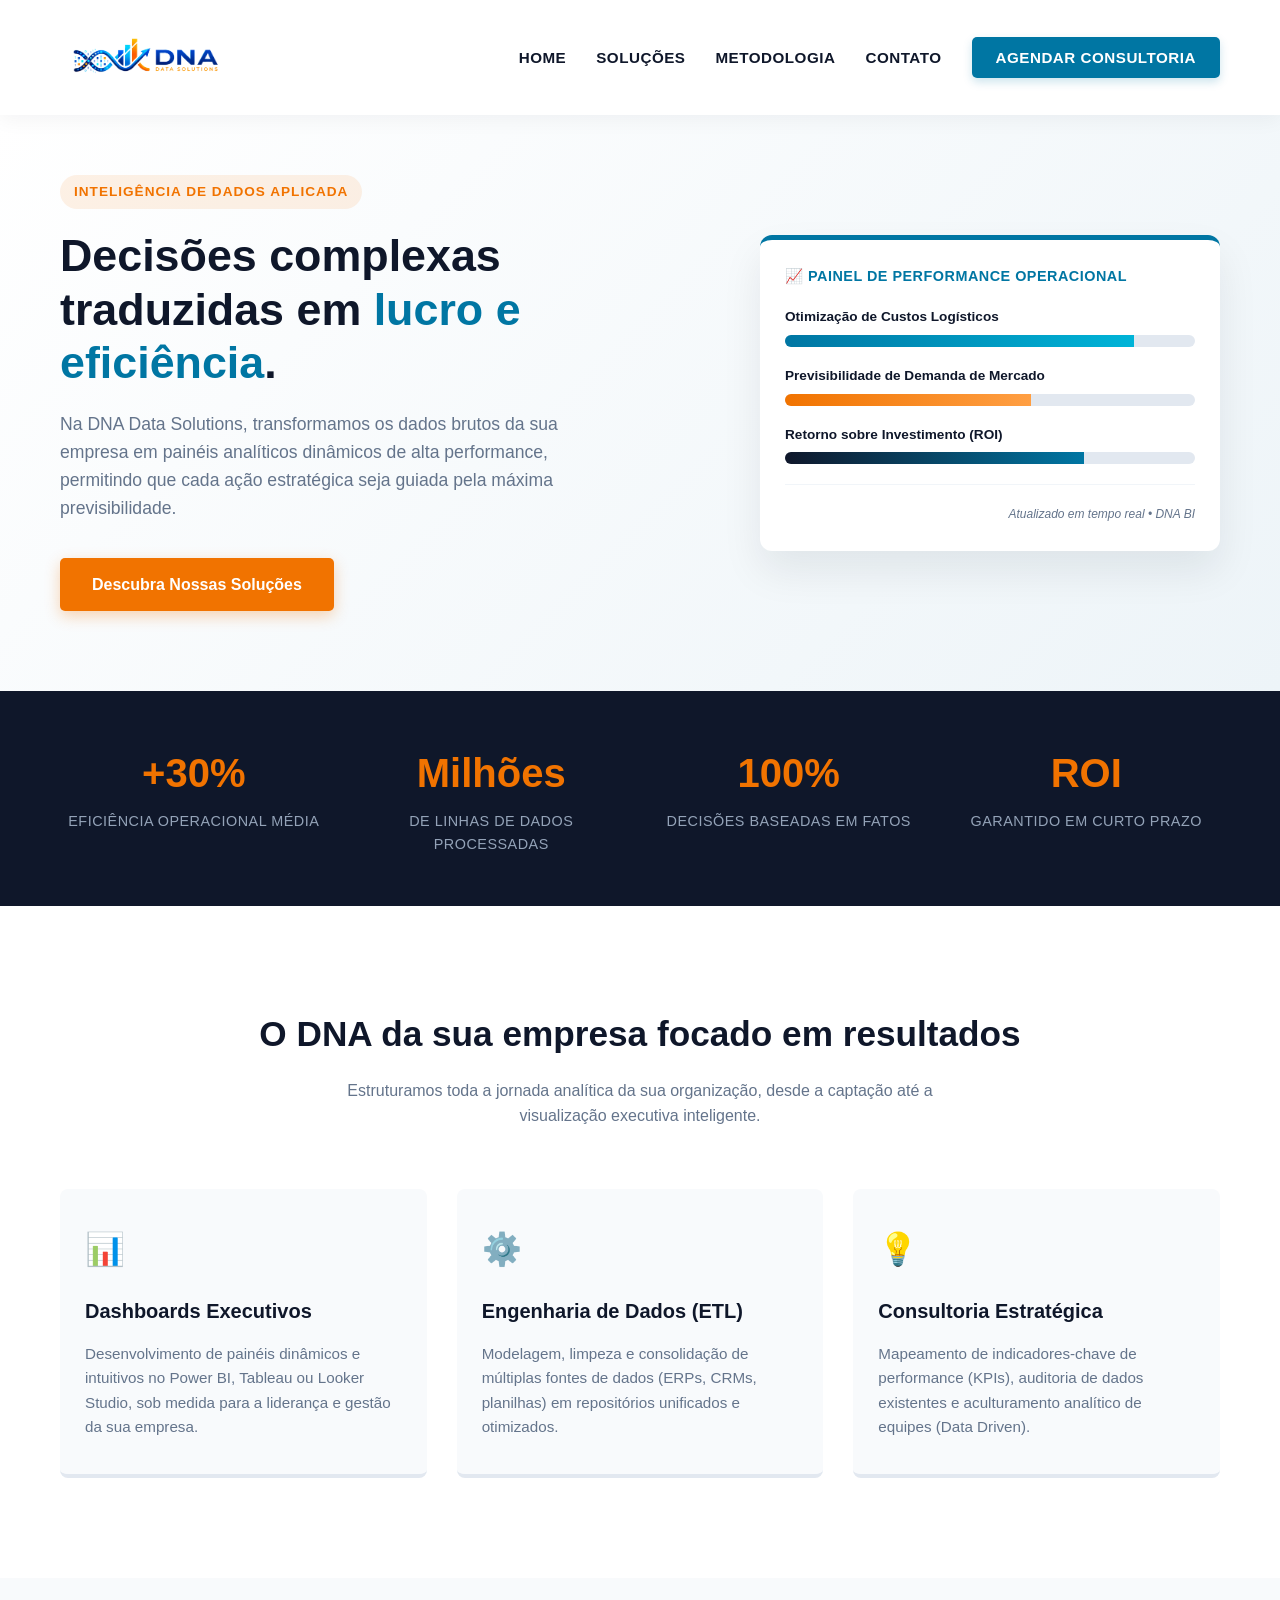
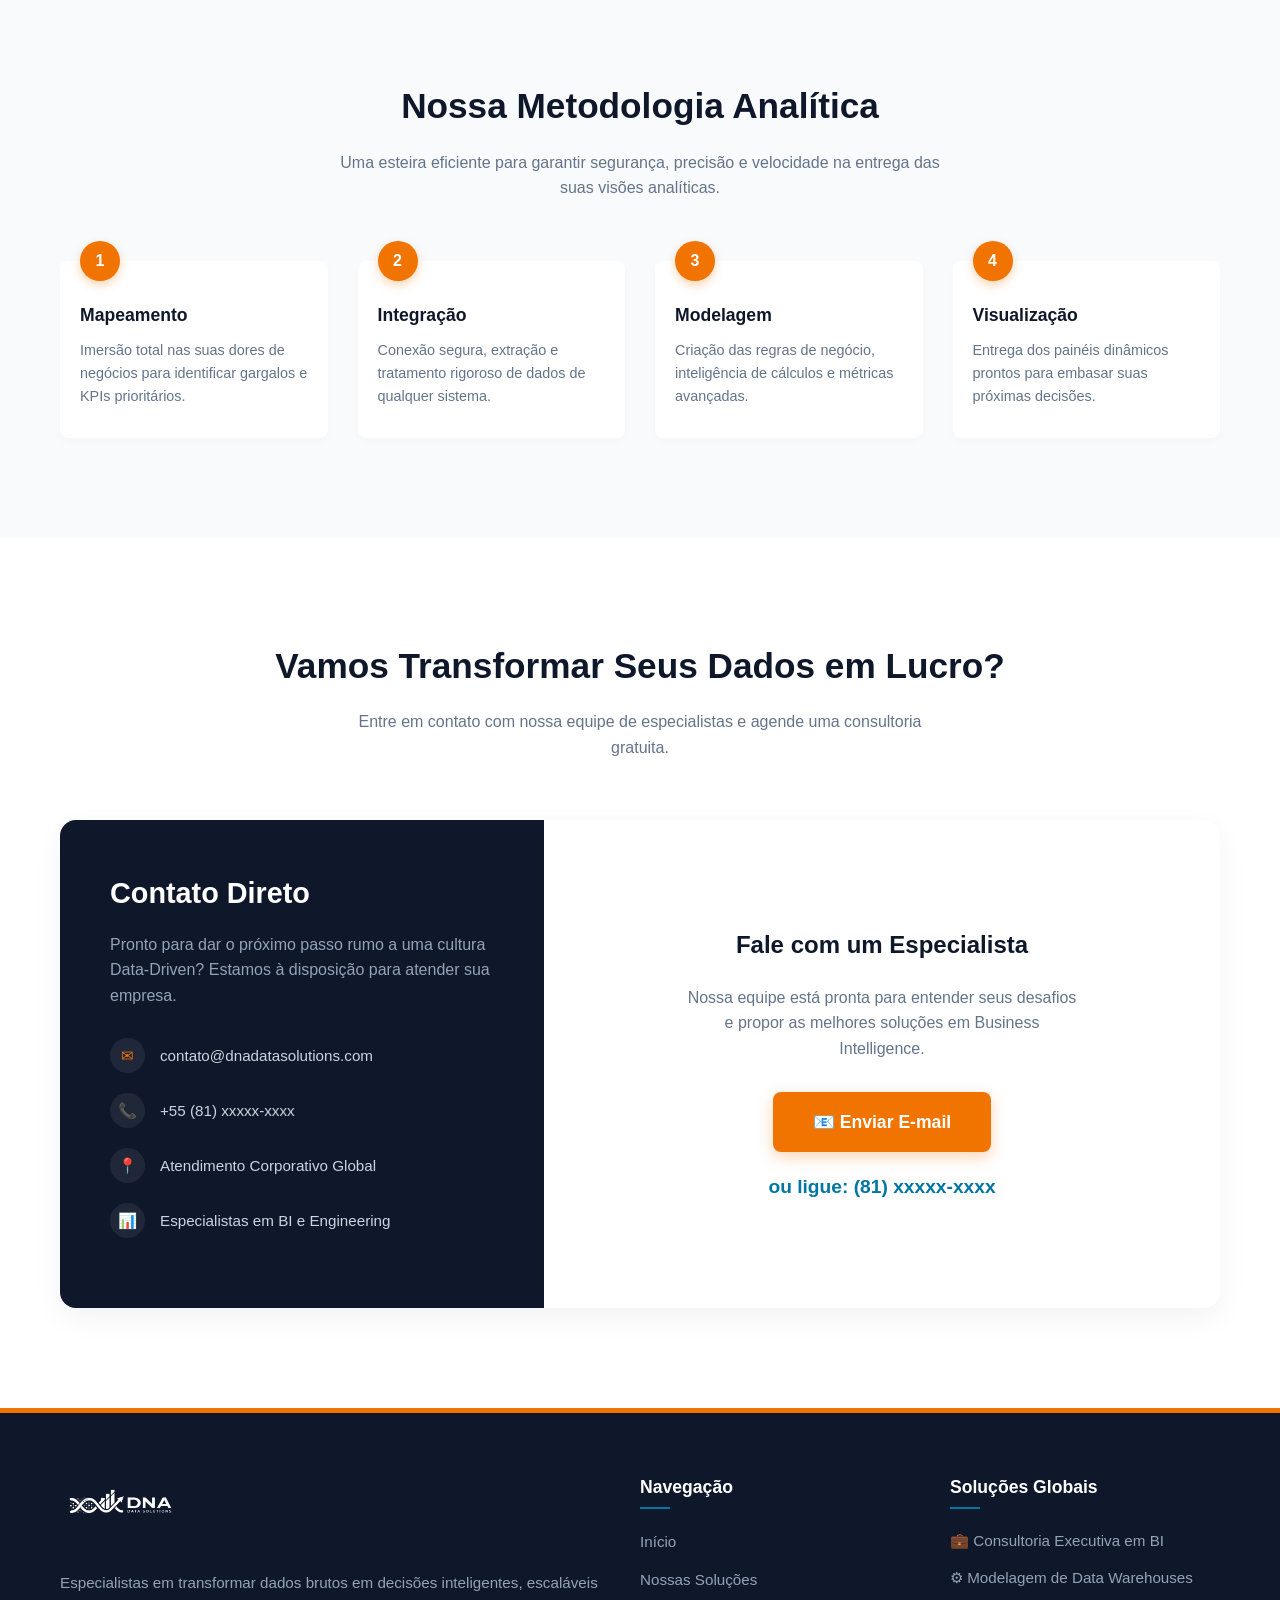
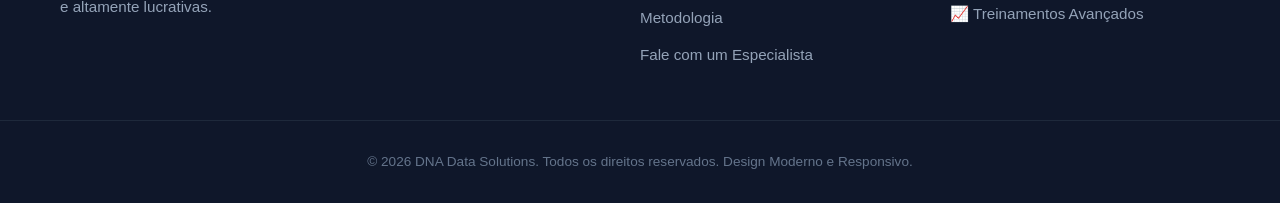
==== commit 3e2c7f1e: "Estrutura alterada" ====
--- a/index.html
+++ b/index.html
@@ -396,7 +396,7 @@
         }
 
         /* ==========================================================================
-           SEÇÃO: FORMULÁRIO DE CONTATO (CORRIGIDO PARA ENVIO REAL)
+           SEÇÃO DE CONTATO INFORMATIVA (SEM FORMULÁRIO)
            ========================================================================== */
         .contato-secao {
             padding: 100px 0;
@@ -454,89 +454,54 @@
             color: var(--cor-acentuada);
         }
 
-        .contato-form-box {
+        .contato-acoes {
             flex: 1.5;
             padding: 50px;
             background-color: #ffffff;
-        }
-
-        .form-grupo {
-            margin-bottom: 22px;
-        }
-
-        .form-grupo label {
-            display: block;
-            font-size: 0.9rem;
+            display: flex;
+            flex-direction: column;
+            justify-content: center;
+            align-items: center;
+            text-align: center;
+        }
+
+        .contato-acoes h4 {
+            font-size: 1.5rem;
+            color: var(--cor-primaria);
+            margin-bottom: 20px;
+        }
+
+        .contato-acoes p {
+            color: var(--cor-texto-mutado);
+            margin-bottom: 30px;
+            max-width: 400px;
+        }
+
+        .btn-contato-grande {
+            display: inline-block;
+            background-color: var(--cor-acentuada);
+            color: #ffffff;
+            text-decoration: none;
+            padding: 16px 40px;
+            border-radius: 8px;
+            font-weight: 700;
+            font-size: 1.1rem;
+            transition: var(--transicao);
+            box-shadow: 0 5px 15px rgba(241, 115, 0, 0.3);
+        }
+
+        .btn-contato-grande:hover {
+            transform: translateY(-3px);
+            background-color: #d66600;
+            box-shadow: 0 8px 22px rgba(241, 115, 0, 0.4);
+        }
+
+        .email-destaque {
+            font-size: 1.2rem;
+            color: var(--cor-secundaria);
             font-weight: 600;
-            margin-bottom: 8px;
-            color: var(--cor-primaria);
-        }
-
-        .form-controle {
-            width: 100%;
-            padding: 12px 16px;
-            border: 2px solid #e2e8f0;
-            border-radius: 6px;
-            font-size: 0.95rem;
-            color: var(--cor-primaria);
-            background-color: #f8fafc;
-            transition: var(--transicao);
-            outline: none;
-        }
-
-        .form-controle:focus {
-            border-color: var(--cor-secundaria);
-            background-color: #ffffff;
-            box-shadow: 0 0 0 4px rgba(0, 118, 163, 0.1);
-        }
-
-        textarea.form-controle {
-            resize: vertical;
-            min-height: 120px;
-        }
-
-        .btn-enviar {
-            background-color: var(--cor-acentuada);
-            color: #ffffff;
-            border: none;
-            padding: 14px 35px;
-            font-size: 1rem;
-            font-weight: 600;
-            border-radius: 6px;
-            cursor: pointer;
-            box-shadow: 0 4px 12px rgba(241, 115, 0, 0.2);
-            transition: var(--transicao);
-            width: 100%;
-            max-width: 220px;
-        }
-
-        .btn-enviar:hover {
-            background-color: #d66600;
-            transform: translateY(-2px);
-            box-shadow: 0 6px 18px rgba(241, 115, 0, 0.3);
-        }
-
-        /* Toast de mensagem de sucesso */
-        .toast-message {
-            position: fixed;
-            top: 20px;
-            right: 20px;
-            background-color: #10b981;
-            color: white;
-            padding: 15px 25px;
-            border-radius: 8px;
-            box-shadow: 0 10px 20px rgba(0,0,0,0.1);
-            font-weight: 500;
-            z-index: 9999;
-            animation: fadeInOut 3s ease forwards;
-            font-size: 0.9rem;
-        }
-
-        @keyframes fadeInOut {
-            0% { opacity: 0; transform: translateX(50px); }
-            15% { opacity: 1; transform: translateX(0); }
-            85% { opacity: 1; transform: translateX(0); }
-            100% { opacity: 0; transform: translateX(50px); visibility: hidden; }
+            margin-top: 20px;
+            word-break: break-all;
         }
 
         /* ==========================================================================
@@ -661,11 +626,8 @@
             .contato-wrapper {
                 flex-direction: column;
             }
-            .contato-info-box, .contato-form-box {
+            .contato-info-box, .contato-acoes {
                 width: 100%;
-            }
-            .btn-enviar {
-                max-width: 100%;
             }
         }
     </style>
@@ -820,52 +782,35 @@
     </section>
 
     <!-- ==========================================
-         FORMULÁRIO DE CONTATO CORRIGIDO (COM ENVIO SIMULADO E VALIDAÇÃO)
+         SEÇÃO DE CONTATO INFORMATIVA (SEM FORMULÁRIO)
          ========================================== -->
     <section id="contato" class="contato-secao">
         <div class="container">
             <div class="secao-titulo">
                 <h2>Vamos Transformar Seus Dados em Lucro?</h2>
-                <p>Preencha os campos abaixo para solicitar um diagnóstico inicial da maturidade analítica da sua empresa com nossos especialistas.</p>
+                <p>Entre em contato com nossa equipe de especialistas e agende uma consultoria gratuita.</p>
             </div>
 
             <div class="contato-wrapper">
                 <div class="contato-info-box">
                     <h3>Contato Direto</h3>
-                    <p>Pronto para dar o próximo passo rumo a uma cultura Data-Driven? Estamos à disposição.</p>
+                    <p>Pronto para dar o próximo passo rumo a uma cultura Data-Driven? Estamos à disposição para atender sua empresa.</p>
                     
                     <ul class="lista-detalhes">
-                        <li><span class="icon-circulo">✉</span> contato@dnadatasolutions.com.br</li>
+                        <li><span class="icon-circulo">✉</span> contato@dnadatasolutions.com</li>
+                        <li><span class="icon-circulo">📞</span> +55 (81) xxxxx-xxxx</li>
                         <li><span class="icon-circulo">📍</span> Atendimento Corporativo Global</li>
                         <li><span class="icon-circulo">📊</span> Especialistas em BI e Engineering</li>
                     </ul>
                 </div>
 
-                <div class="contato-form-box">
-                    <!-- FORMULÁRIO CORRIGIDO: ação vazia, mas com onsubmit interceptado -->
-                    <form id="formContato" method="POST">
-                        <div class="form-grupo">
-                            <label for="nome">Nome Completo *</label>
-                            <input type="text" id="nome" name="nome" class="form-controle" placeholder="Ex: João Silva" required>
-                        </div>
-
-                        <div class="form-grupo">
-                            <label for="email">E-mail Corporativo *</label>
-                            <input type="email" id="email" name="email" class="form-controle" placeholder="Ex: joao@empresa.com" required>
-                        </div>
-
-                        <div class="form-grupo">
-                            <label for="empresa">Nome da Empresa</label>
-                            <input type="text" id="empresa" name="empresa" class="form-controle" placeholder="Sua Empresa Ltda.">
-                        </div>
-
-                        <div class="form-grupo">
-                            <label for="mensagem">Descreva o seu Desafio com Dados *</label>
-                            <textarea id="mensagem" name="mensagem" class="form-controle" placeholder="Conte-nos brevemente quais painéis ou integrações sua empresa precisa hoje..." required></textarea>
-                        </div>
-
-                        <button type="submit" class="btn-enviar">Enviar Mensagem</button>
-                    </form>
+                <div class="contato-acoes">
+                    <h4>Fale com um Especialista</h4>
+                    <p>Nossa equipe está pronta para entender seus desafios e propor as melhores soluções em Business Intelligence.</p>
+                    <a href="mailto:contato@dnadatasolutions.com.br" class="btn-contato-grande">📧 Enviar E-mail</a>
+                    <div class="email-destaque">
+                        ou ligue: (81) xxxxx-xxxx
+                    </div>
                 </div>
             </div>
         </div>
@@ -905,71 +850,5 @@
         </div>
     </footer>
 
-    <!-- Script para tornar o formulário funcional (envio simulado + validação) -->
-    <script>
-        (function() {
-            const form = document.getElementById('formContato');
-            if (!form) return;
-
-            // Função para exibir toast de sucesso
-            function showSuccessToast(message) {
-                const existingToast = document.querySelector('.toast-message');
-                if(existingToast) existingToast.remove();
-                
-                const toast = document.createElement('div');
-                toast.className = 'toast-message';
-                toast.innerText = message || '✅ Mensagem enviada com sucesso! Em breve nosso time retornará o contato.';
-                document.body.appendChild(toast);
-                
-                setTimeout(() => {
-                    if(toast && toast.parentNode) toast.remove();
-                }, 3500);
-            }
-
-            // Intercepta o envio do formulário
-            form.addEventListener('submit', function(event) {
-                event.preventDefault();  // Impede o recarregamento da página
-
-                // Captura os valores dos campos
-                const nome = document.getElementById('nome')?.value.trim();
-                const email = document.getElementById('email')?.value.trim();
-                const empresa = document.getElementById('empresa')?.value.trim() || 'Não informado';
-                const mensagem = document.getElementById('mensagem')?.value.trim();
-
-                // Validação simples
-                if (!nome || !email || !mensagem) {
-                    alert('Por favor, preencha todos os campos obrigatórios (*).');
-                    return;
-                }
-
-                if (!email.includes('@') || !email.includes('.')) {
-                    alert('Por favor, insira um e-mail corporativo válido.');
-                    return;
-                }
-
-                // Simula o envio para uma API ou backend (aqui apenas um log e feedback visual)
-                console.log('Dados enviados (simulação):', { nome, email, empresa, mensagem });
-
-                // Exibe mensagem de sucesso ao usuário
-                showSuccessToast('✅ Obrigado, ' + nome.split(' ')[0] + '! Sua mensagem foi enviada com sucesso. Responderemos em até 24h.');
-
-                // Limpa o formulário após envio bem-sucedido (opcional, mas boa prática)
-                form.reset();
-                
-                // Opcional: enviar para um endpoint real via fetch (caso queira integrar depois)
-                // Exemplo descomentado:
-                /*
-                fetch('https://seudominio.com/api/contato', {
-                    method: 'POST',
-                    headers: { 'Content-Type': 'application/json' },
-                    body: JSON.stringify({ nome, email, empresa, mensagem })
-                })
-                .then(response => response.json())
-                .then(data => console.log('Resposta do servidor:', data))
-                .catch(error => console.error('Erro:', error));
-                */
-            });
-        })();
-    </script>
 </body>
 </html>
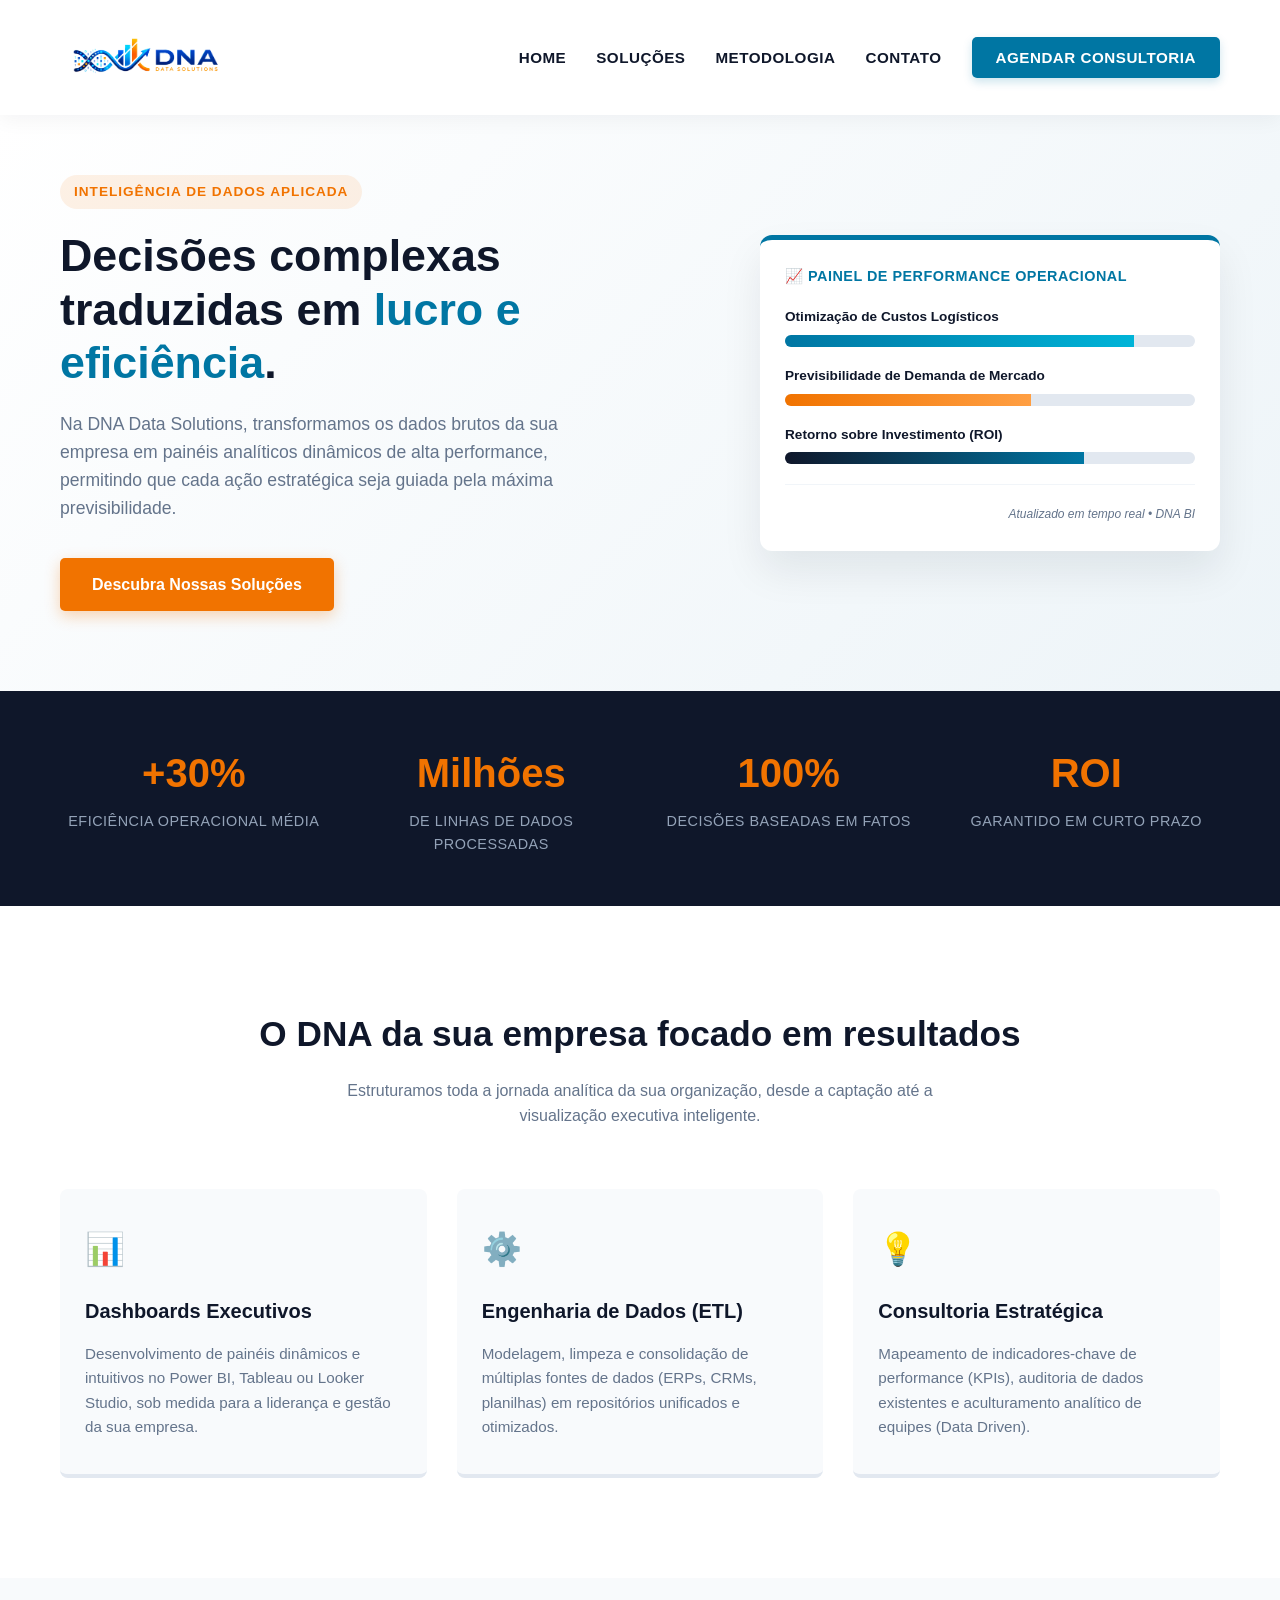
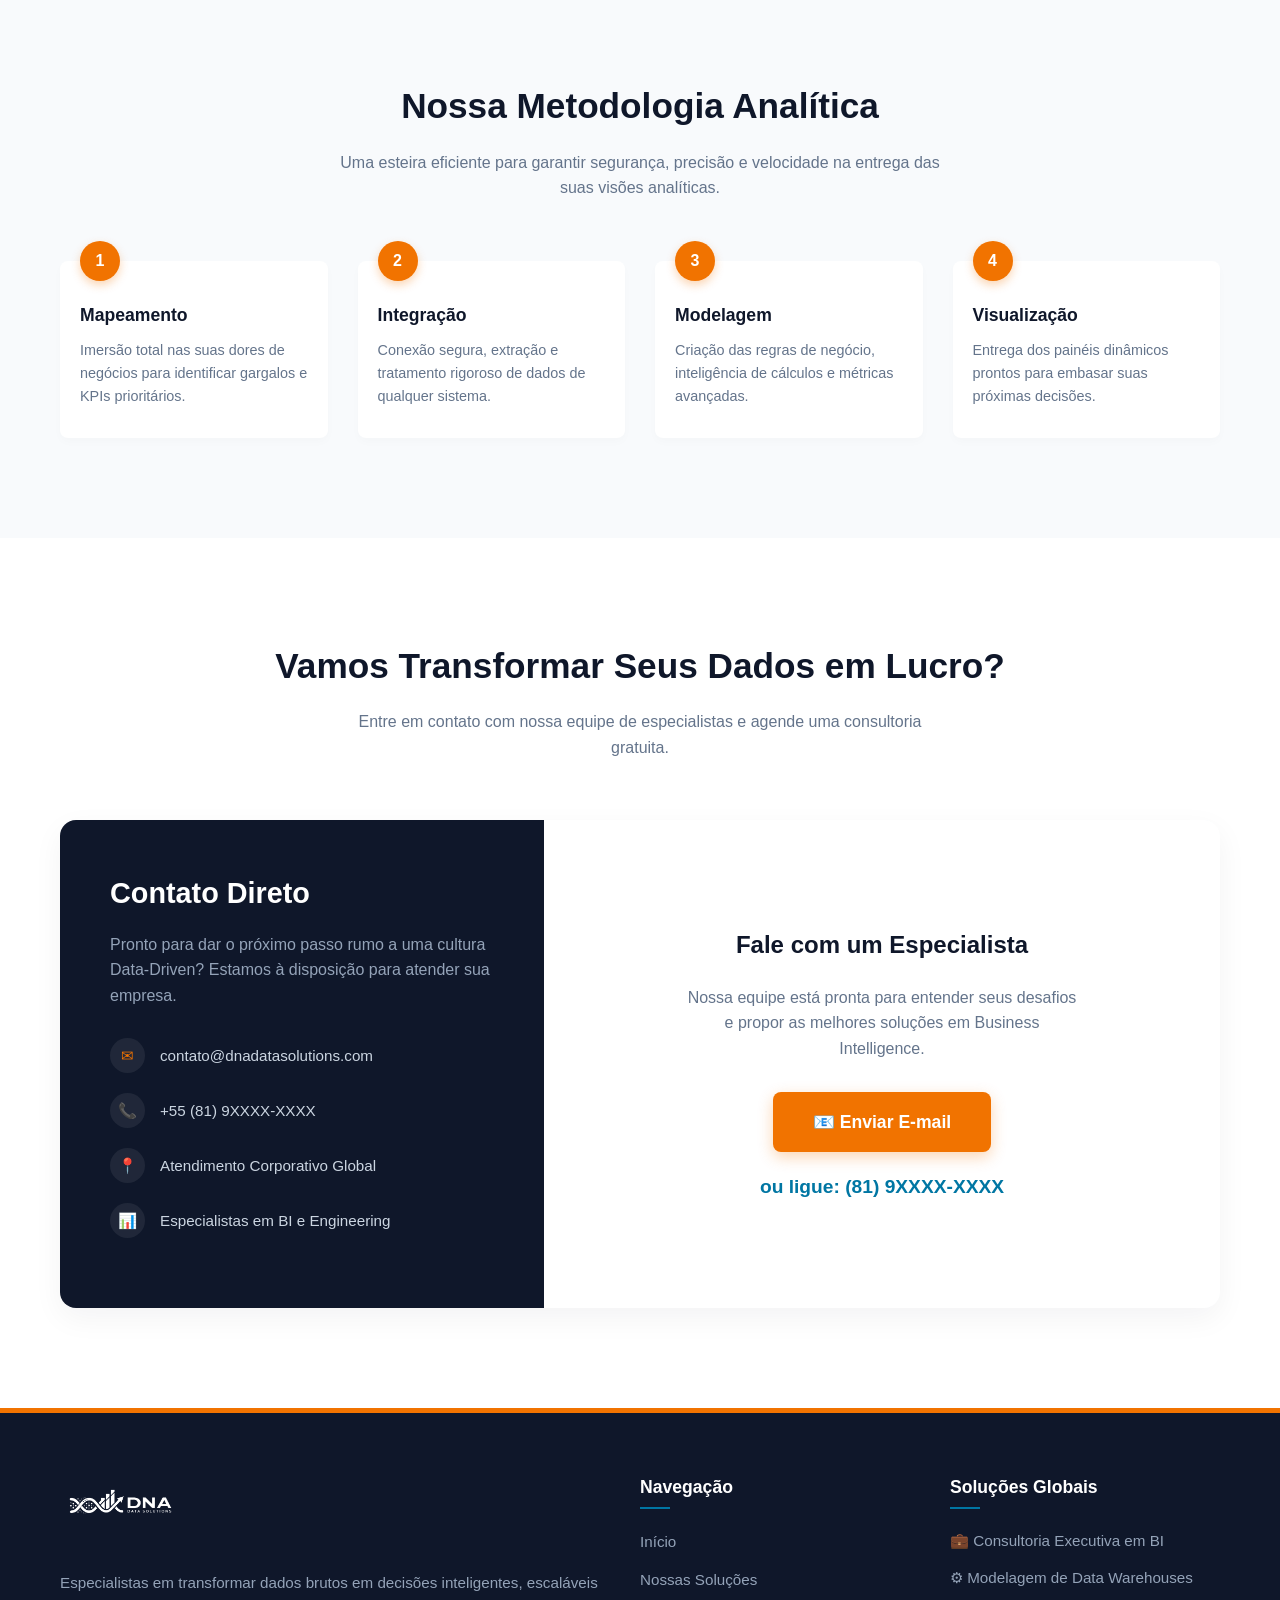
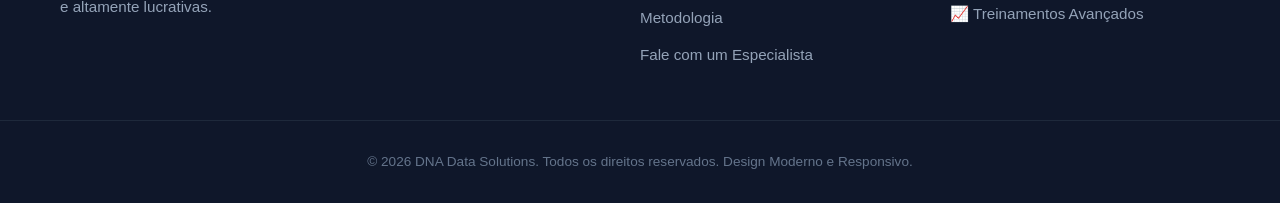
==== commit 75d9d033: "Estrutura alterada" ====
--- a/index.html
+++ b/index.html
@@ -798,7 +798,7 @@
                     
                     <ul class="lista-detalhes">
                         <li><span class="icon-circulo">✉</span> contato@dnadatasolutions.com</li>
-                        <li><span class="icon-circulo">📞</span> +55 (81) xxxxx-xxxx</li>
+                        <li><span class="icon-circulo">📞</span> +55 (81) 9XXXX-XXXX</li>
                         <li><span class="icon-circulo">📍</span> Atendimento Corporativo Global</li>
                         <li><span class="icon-circulo">📊</span> Especialistas em BI e Engineering</li>
                     </ul>
@@ -809,7 +809,7 @@
                     <p>Nossa equipe está pronta para entender seus desafios e propor as melhores soluções em Business Intelligence.</p>
                     <a href="mailto:contato@dnadatasolutions.com.br" class="btn-contato-grande">📧 Enviar E-mail</a>
                     <div class="email-destaque">
-                        ou ligue: (81) xxxxx-xxxx
+                        ou ligue: (81) 9XXXX-XXXX
                     </div>
                 </div>
             </div>
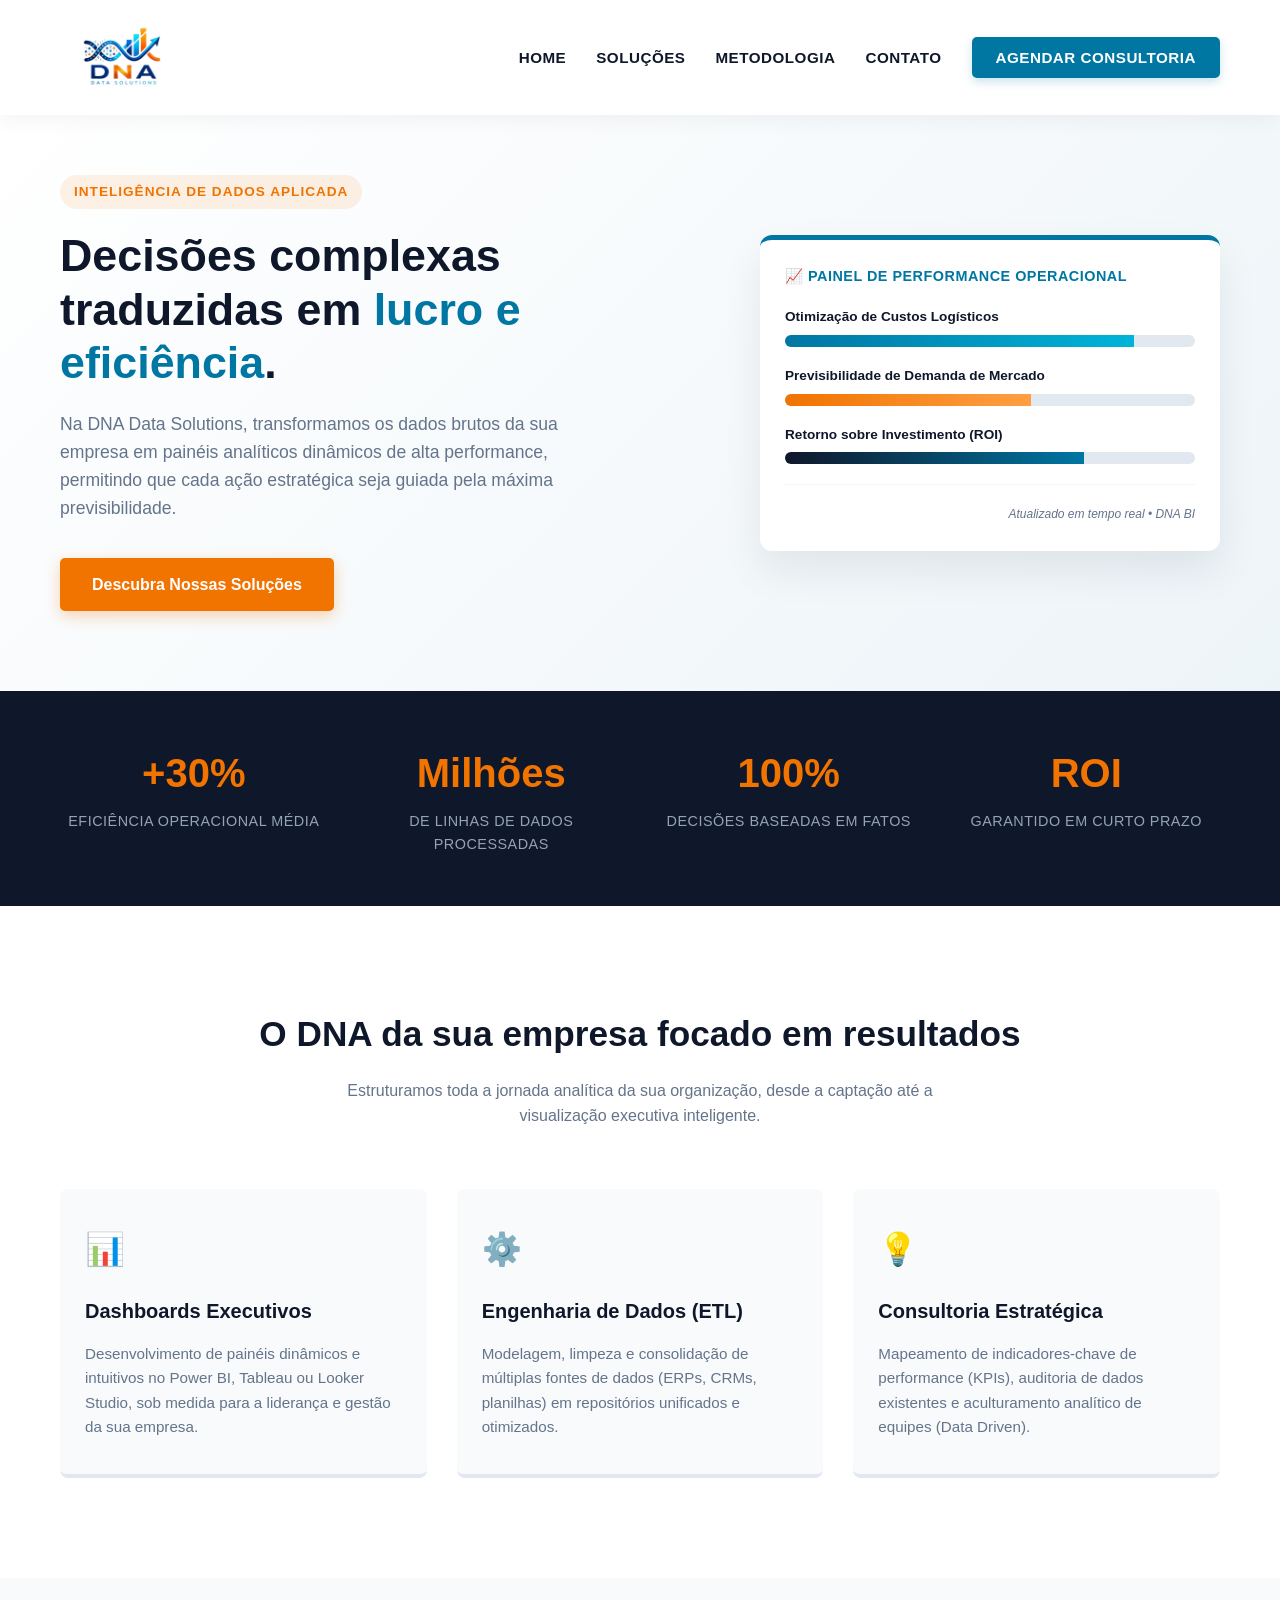
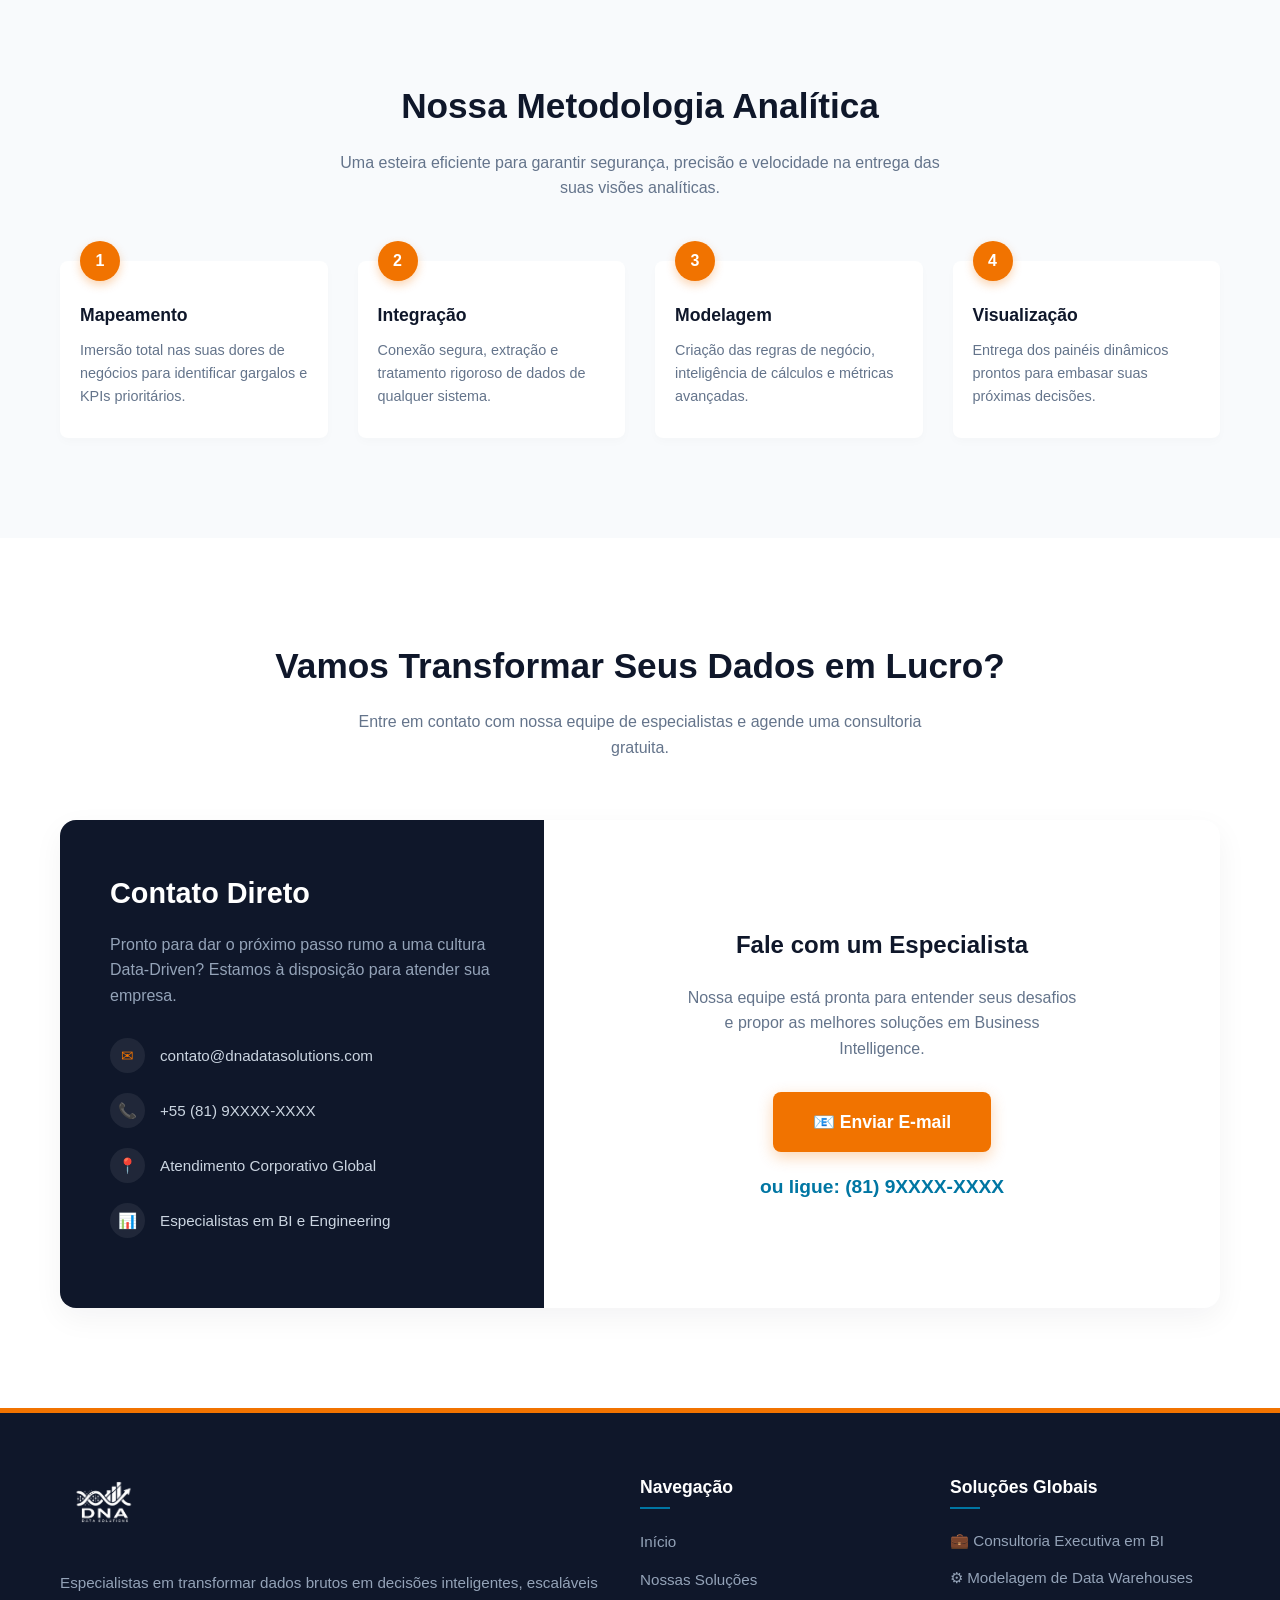
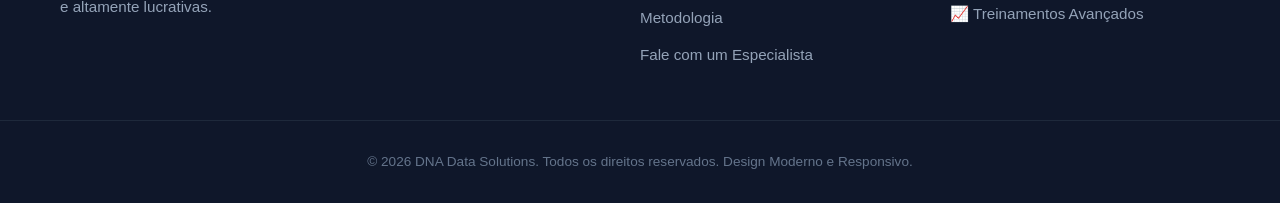
==== commit 257f68de: "Estrutura alterada" ====
--- a/index.html
+++ b/index.html
@@ -641,7 +641,7 @@
         <div class="container navbar-container">
             <div class="brand-logo-wrapper">
                 <a href="#home">
-                    <img src="logo.png" alt="DNA Data Solutions - Consultoria em Business Intelligence">
+                    <img src="logo.jpg" alt="DNA Data Solutions - Consultoria em Business Intelligence">
                 </a>
             </div>
             
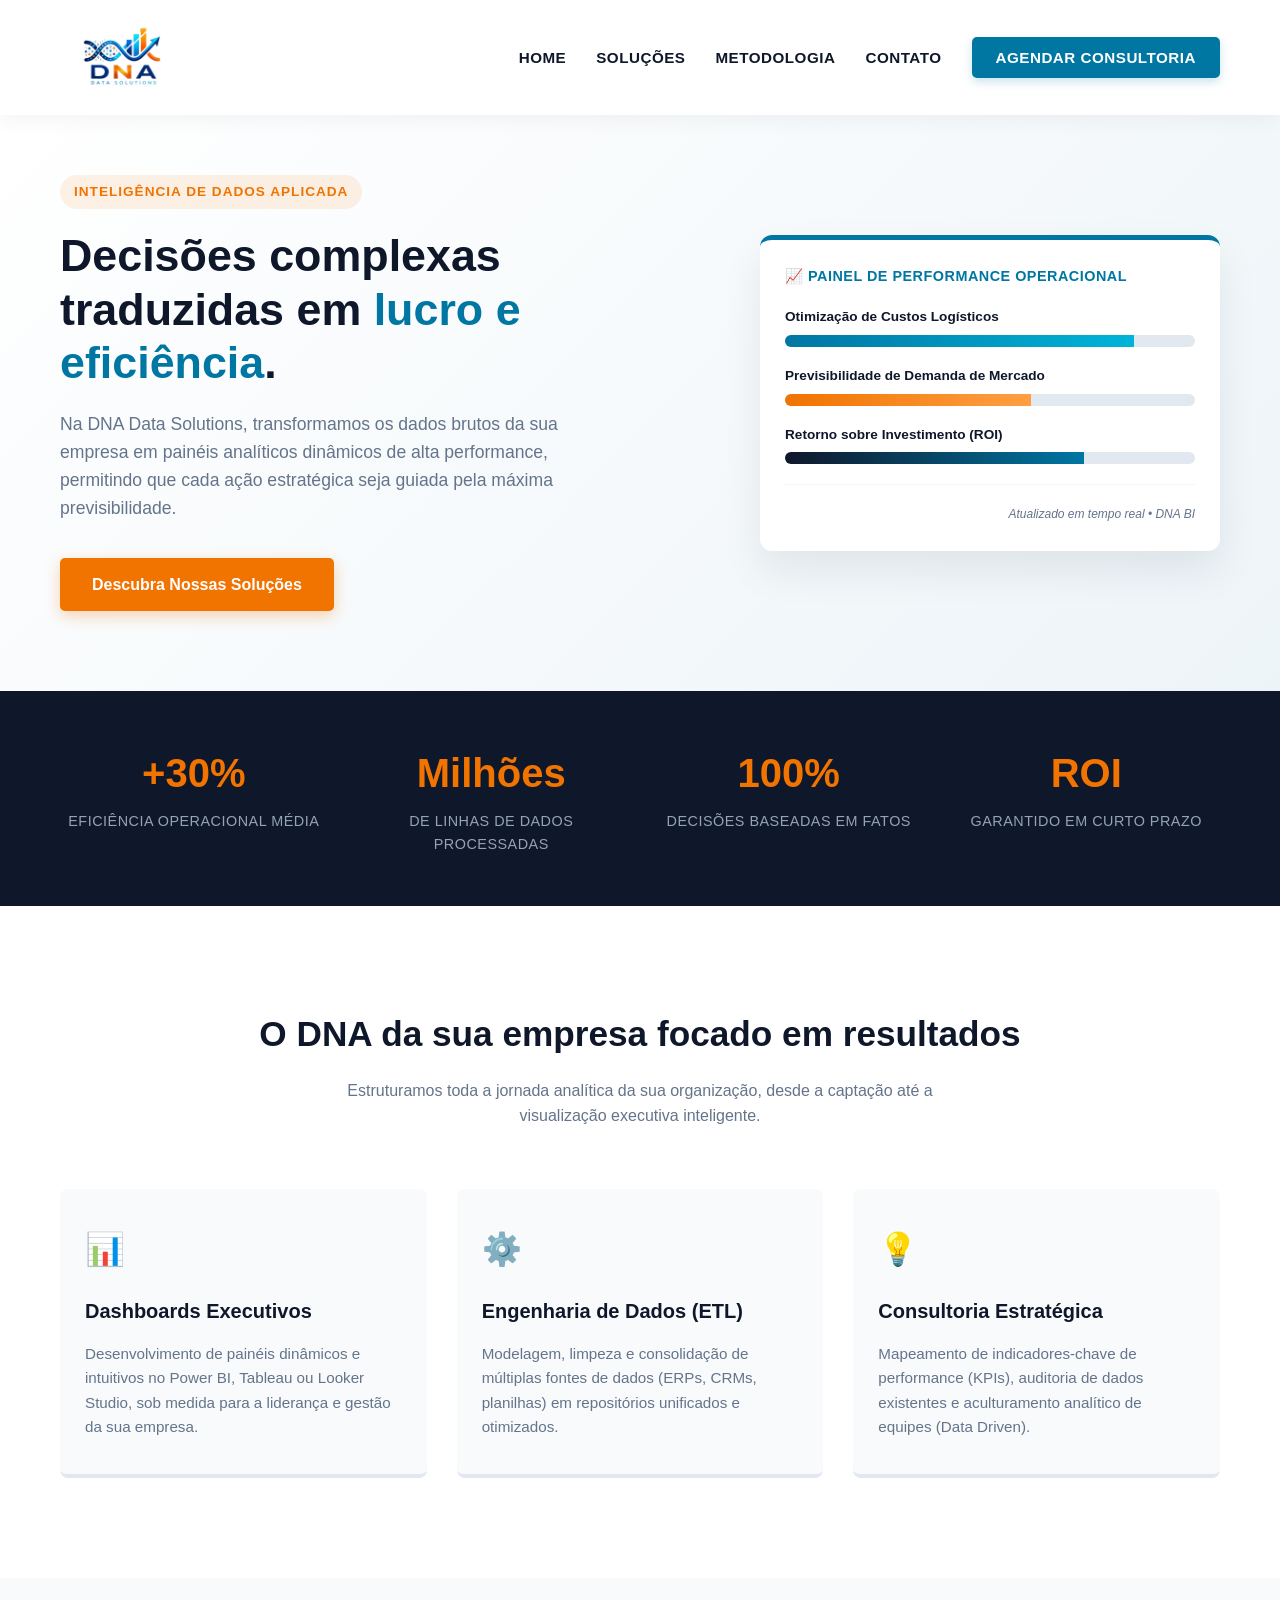
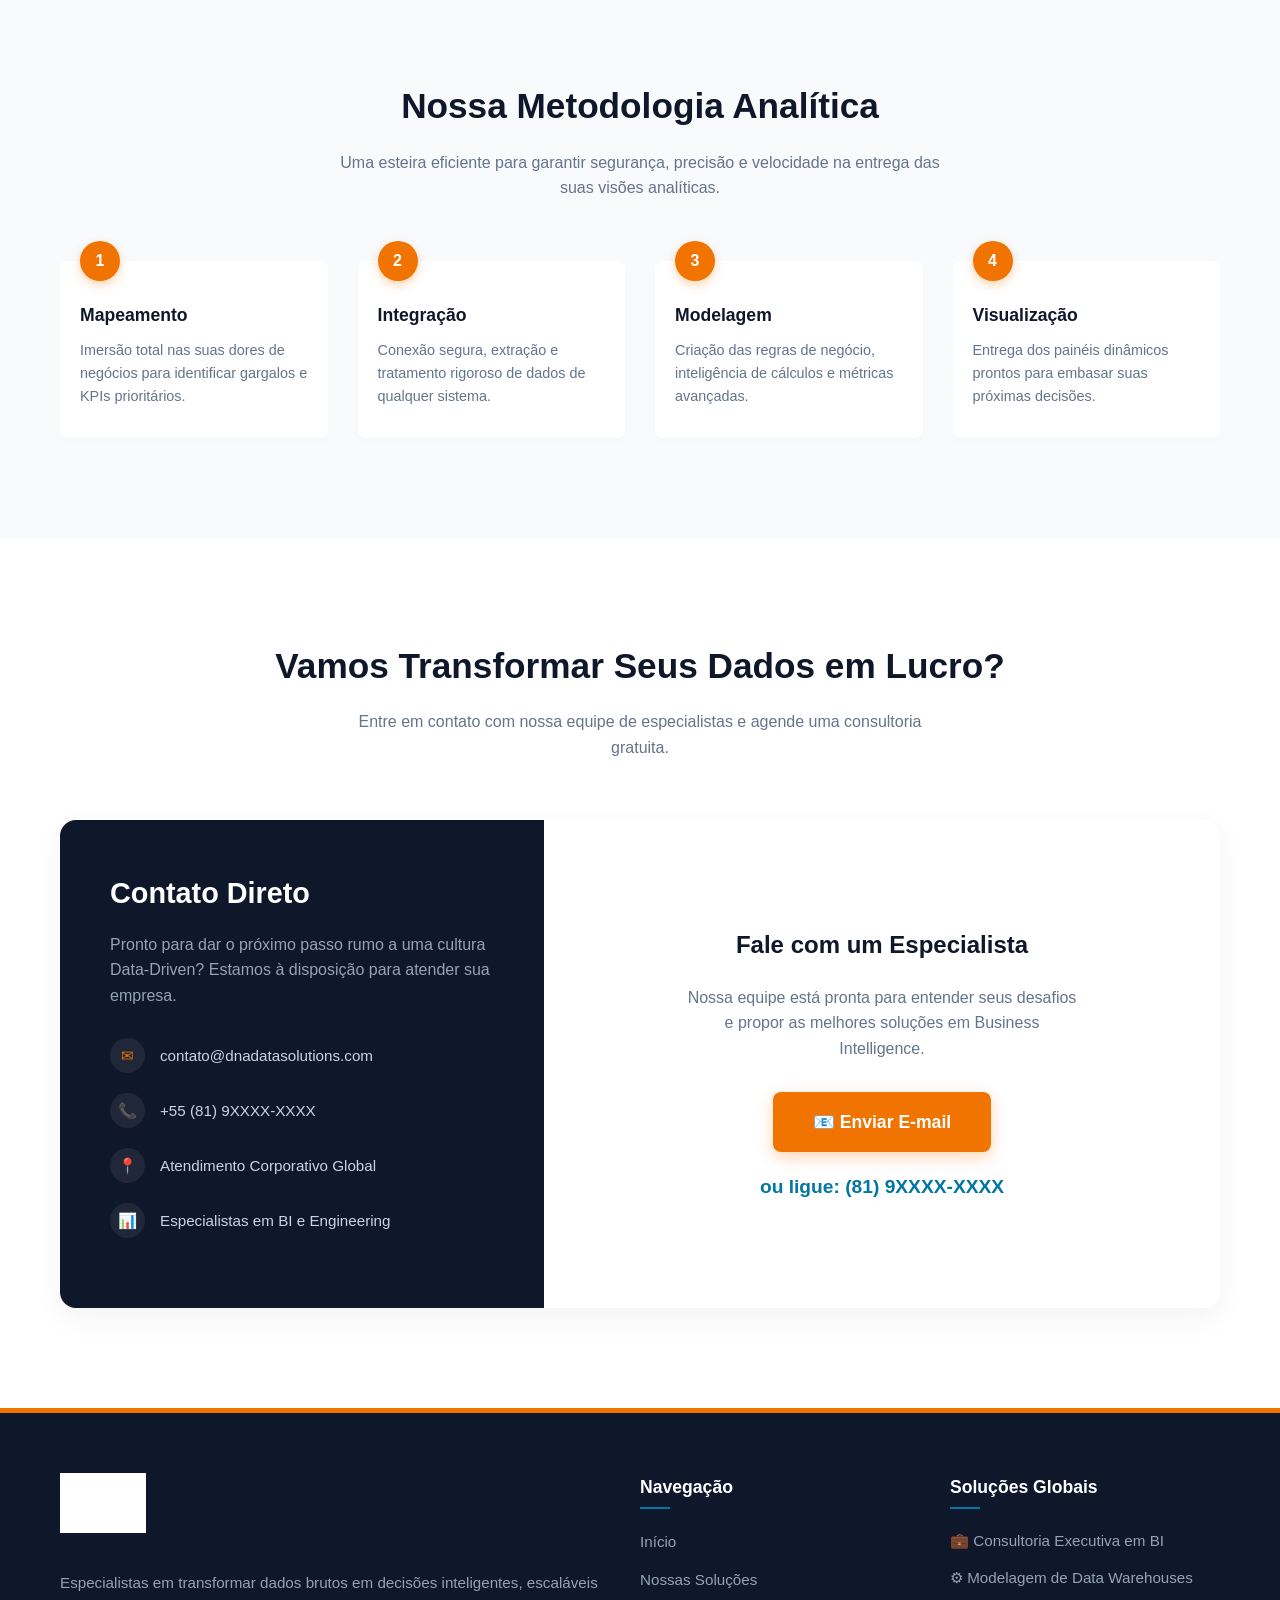
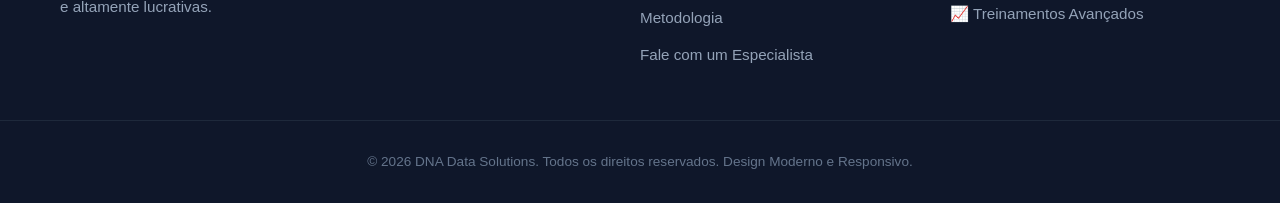
==== commit 133e137f: "Estrutura alterada" ====
--- a/index.html
+++ b/index.html
@@ -822,7 +822,7 @@
     <footer>
         <div class="container footer-layout">
             <div class="footer-col-main">
-                <img src="logo.png" alt="DNA Data Solutions" class="footer-logo">
+                <img src="logo.jpg" alt="DNA Data Solutions" class="footer-logo">
                 <p style="color: #94a3b8; font-size: 0.95rem; margin-top: 10px;">Especialistas em transformar dados brutos em decisões inteligentes, escaláveis e altamente lucrativas.</p>
             </div>
             <div class="footer-col-links">
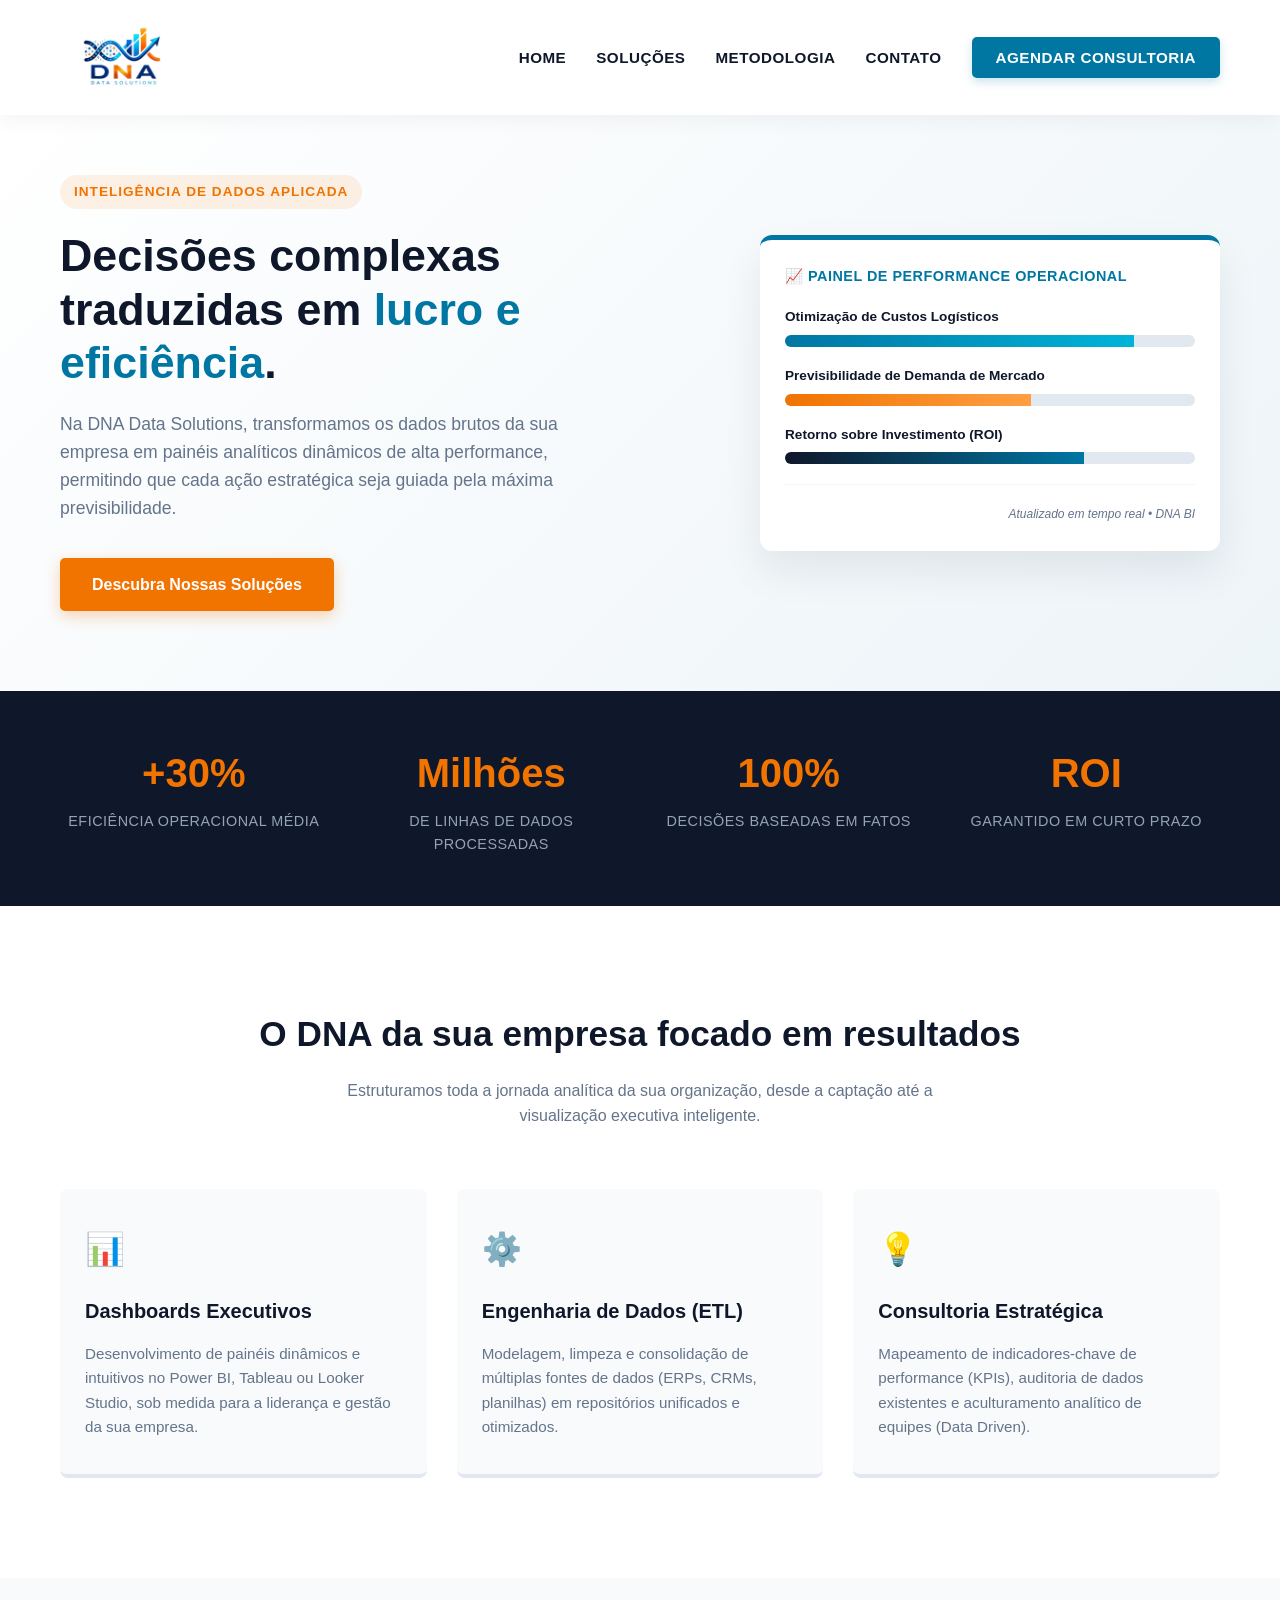
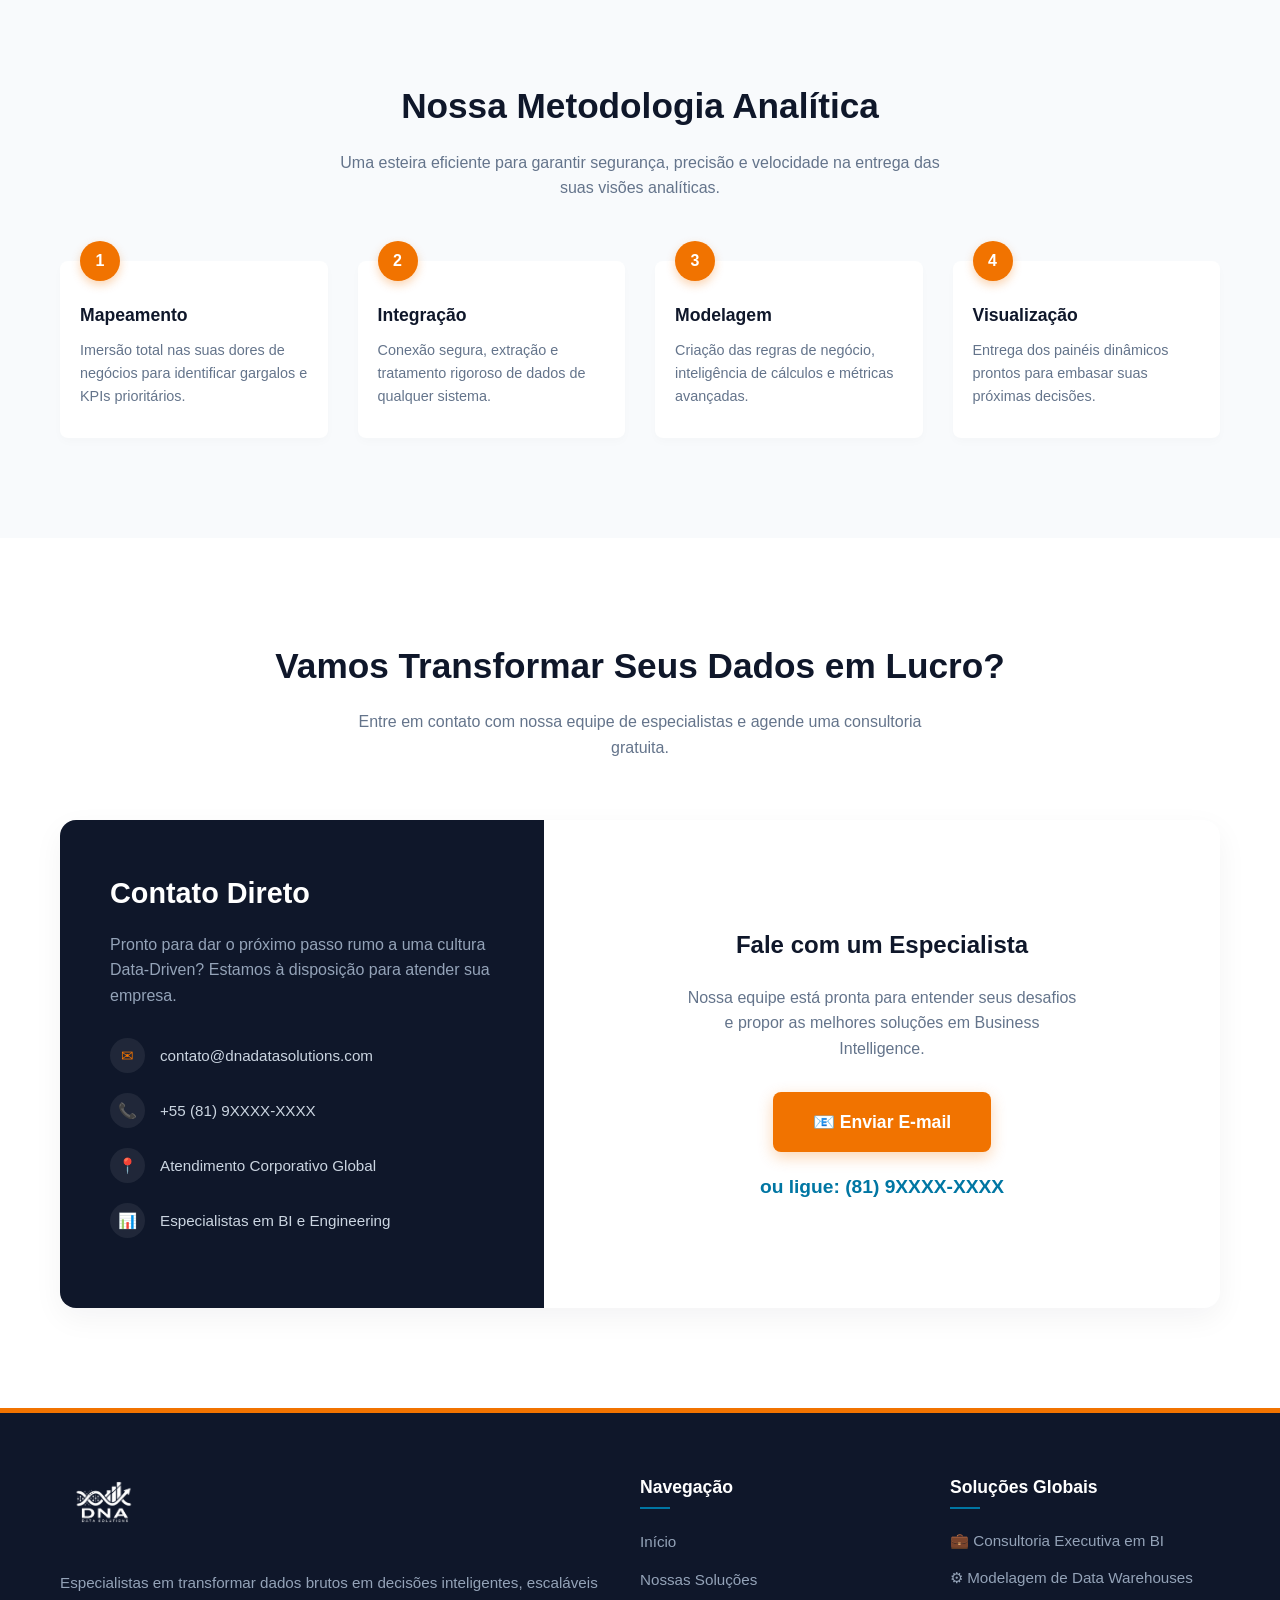
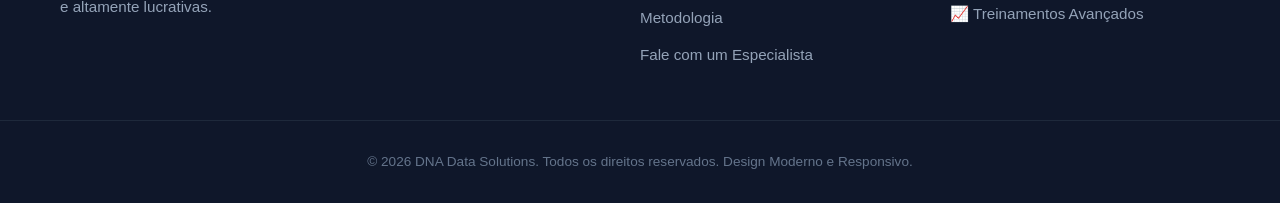
==== commit 8e1ecaaa: "Estrutura alterada" ====
--- a/index.html
+++ b/index.html
@@ -822,7 +822,7 @@
     <footer>
         <div class="container footer-layout">
             <div class="footer-col-main">
-                <img src="logo.jpg" alt="DNA Data Solutions" class="footer-logo">
+                <img src="logo_3.png" alt="DNA Data Solutions" class="footer-logo">
                 <p style="color: #94a3b8; font-size: 0.95rem; margin-top: 10px;">Especialistas em transformar dados brutos em decisões inteligentes, escaláveis e altamente lucrativas.</p>
             </div>
             <div class="footer-col-links">
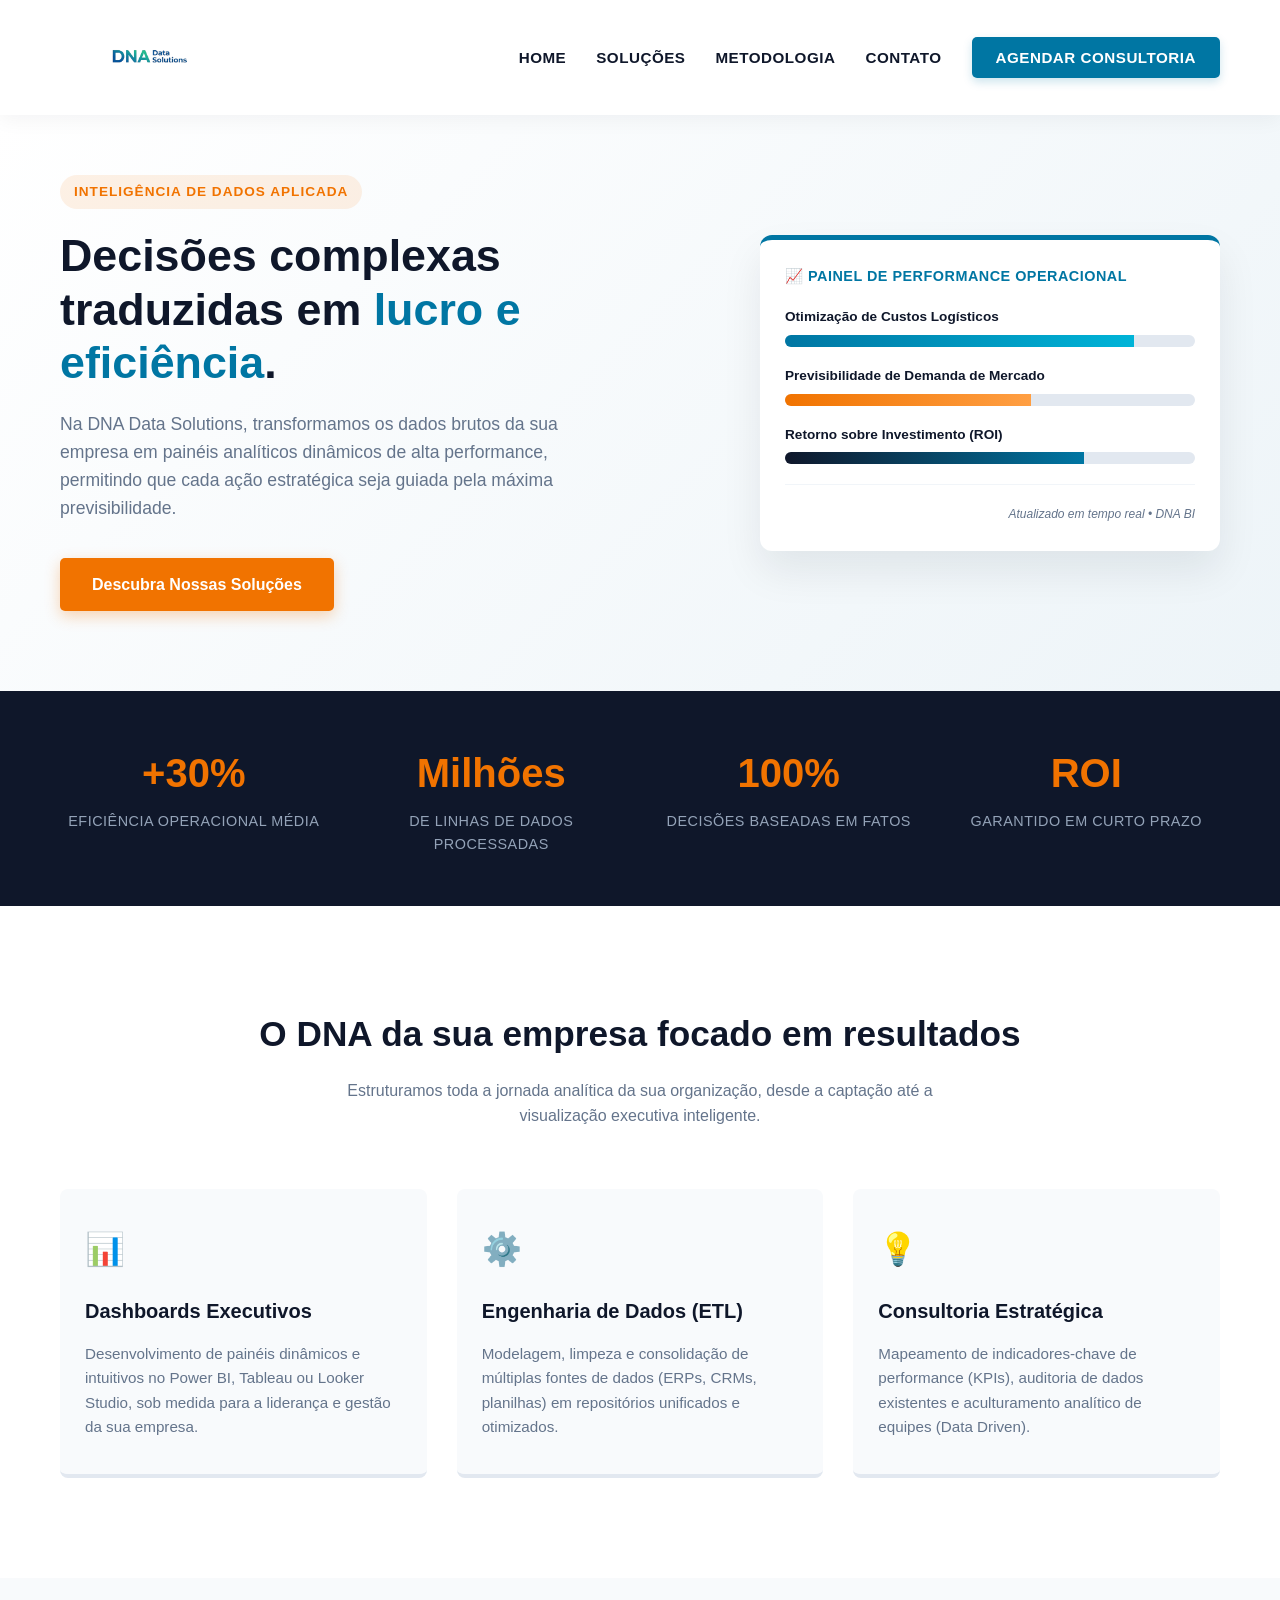
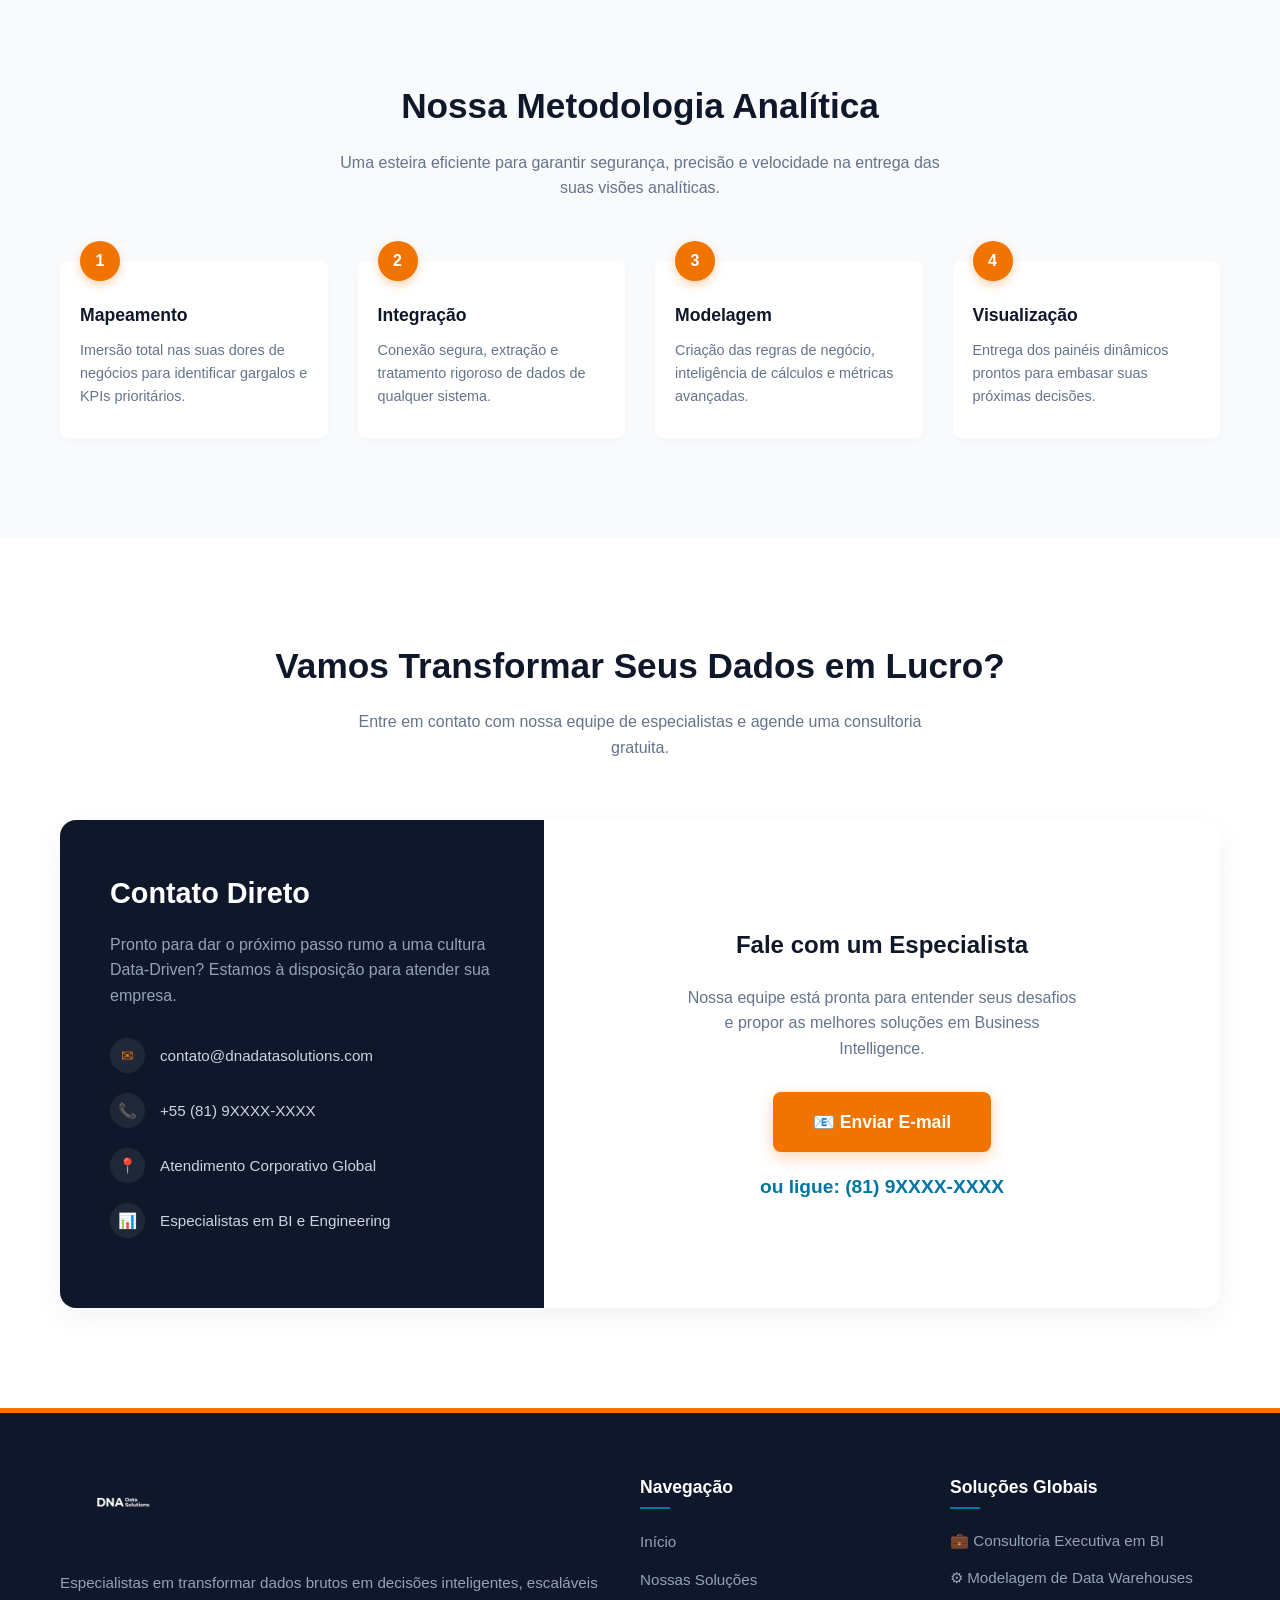
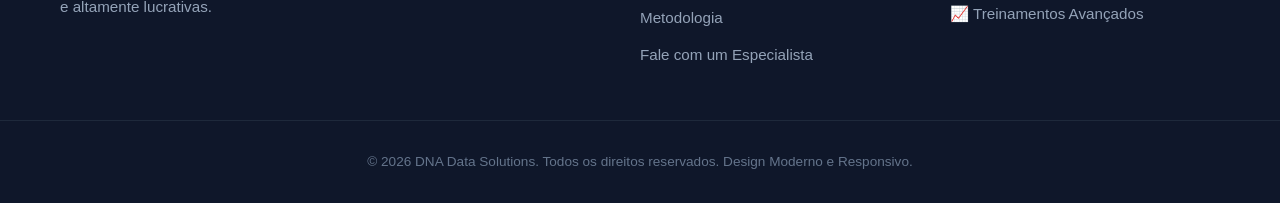
==== commit f0772e9c: "Estrutura alterada" ====
--- a/index.html
+++ b/index.html
@@ -641,7 +641,7 @@
         <div class="container navbar-container">
             <div class="brand-logo-wrapper">
                 <a href="#home">
-                    <img src="logo.jpg" alt="DNA Data Solutions - Consultoria em Business Intelligence">
+                    <img src="logo.png" alt="DNA Data Solutions - Consultoria em Business Intelligence">
                 </a>
             </div>
             
@@ -822,7 +822,7 @@
     <footer>
         <div class="container footer-layout">
             <div class="footer-col-main">
-                <img src="logo_3.png" alt="DNA Data Solutions" class="footer-logo">
+                <img src="logo.png" alt="DNA Data Solutions" class="footer-logo">
                 <p style="color: #94a3b8; font-size: 0.95rem; margin-top: 10px;">Especialistas em transformar dados brutos em decisões inteligentes, escaláveis e altamente lucrativas.</p>
             </div>
             <div class="footer-col-links">
